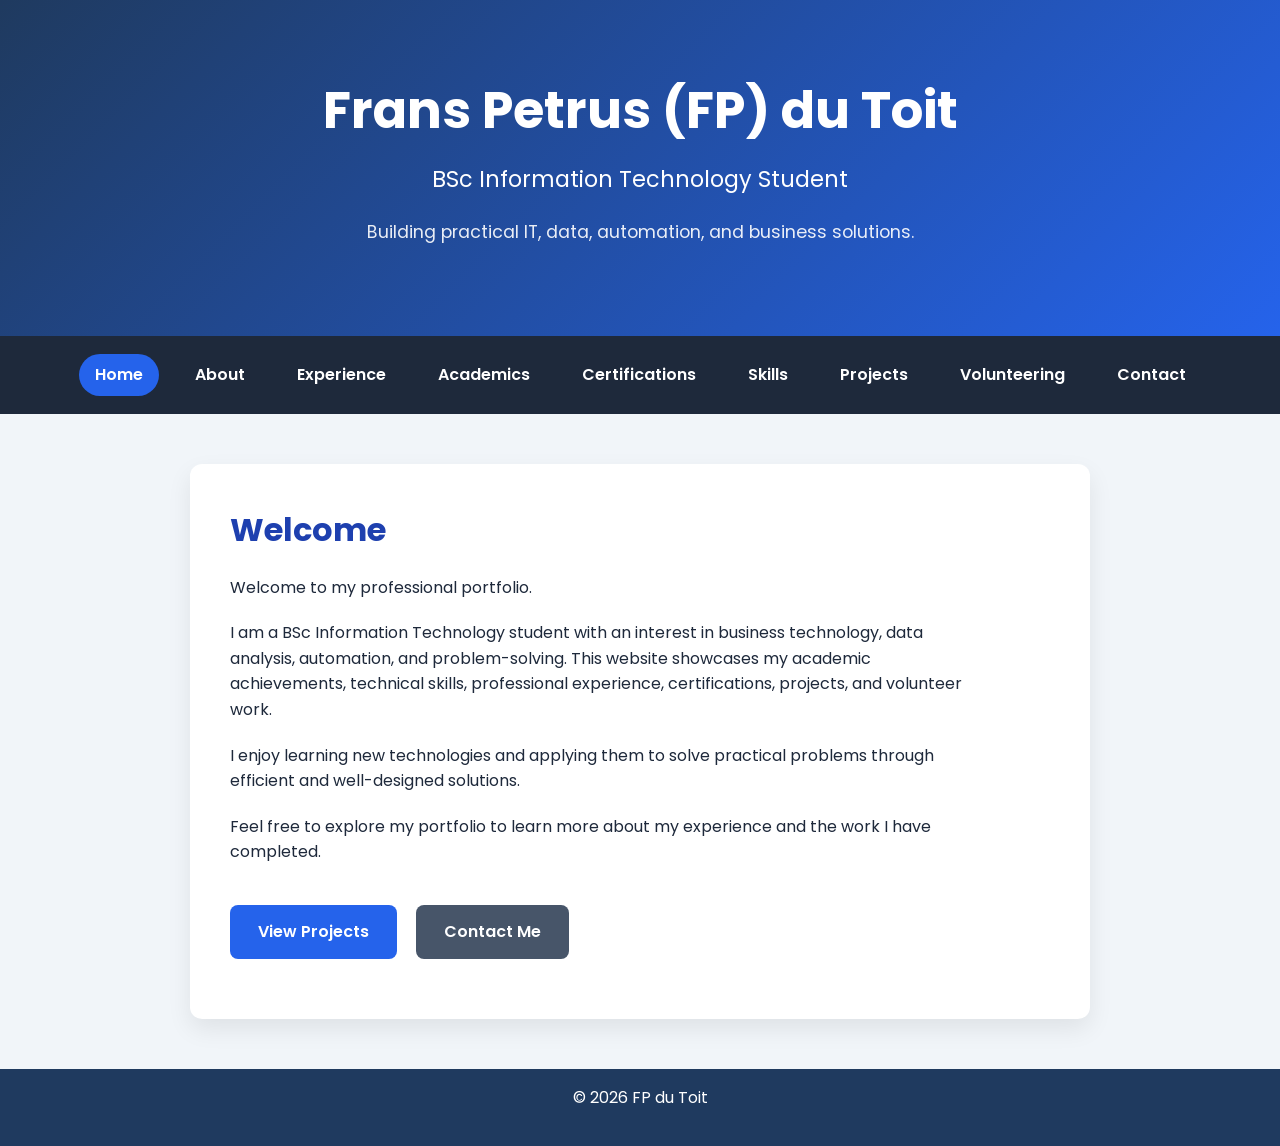
==== index.html @ 874f5bbc "Create JavaScript foundation for academic records" ====
<!DOCTYPE html>
<html lang="en">
<head>
    <meta charset="UTF-8">
    <meta name="viewport" content="width=device-width, initial-scale=1.0">
    <title>Professional Portfolio | Home</title>
    
    <link rel="preconnect" href="https://fonts.googleapis.com">
    <link rel="preconnect" href="https://fonts.gstatic.com" crossorigin>
    <link href="https://fonts.googleapis.com/css2?family=Poppins:wght@300;400;600;700&display=swap" rel="stylesheet">
    
    <link rel="stylesheet" href="style.css">
</head>

<body>

<header>
    <h1>Frans Petrus (FP) du Toit</h1>

    <p class="subtitle">
        BSc Information Technology Student
    </p>

    <p class="tagline">
        Building practical IT, data, automation, and business solutions.
    </p>
</header>

<nav>
    <a href="index.html" class="active">Home</a>
    <a href="about.html">About</a>
    <a href="work-experience.html">Experience</a>
    <a href="academic-record.html">Academics</a>
    <a href="licenses-certifications.html">Certifications</a>
    <a href="skills.html">Skills</a>
    <a href="projects.html">Projects</a>
    <a href="volunteering.html">Volunteering</a>
    <a href="contact.html">Contact</a>
</nav>

<main>

    <section>

        <h2>Welcome</h2>

        <p>
            Welcome to my professional portfolio.
        </p>

        <p>
            I am a BSc Information Technology student with an interest in
            business technology, data analysis, automation, and problem-solving.
            This website showcases my academic achievements, technical skills,
            professional experience, certifications, projects, and volunteer work.
        </p>

        <p>
            I enjoy learning new technologies and applying them to solve
            practical problems through efficient and well-designed solutions.
        </p>

        <p>
            Feel free to explore my portfolio to learn more about my experience
            and the work I have completed.
        </p>

        <p>
            <a href="projects.html" class="button">View Projects</a>

            <a href="contact.html" class="button secondary">Contact Me</a>
        </p>

    </section>

</main>

<footer>
    <p>&copy; 2026 FP du Toit</p>
</footer>

</body>
</html>
---- style.css ----
/* =========================================================
   FP du Toit Professional Portfolio
   Main Stylesheet
========================================================= */

/* =========================================================
   CSS Variables
========================================================= */

:root {
    --primary: #2563eb;
    --primary-dark: #1e40af;
    --secondary: #475569;

    --background: #f1f5f9;
    --surface: #ffffff;

    --text: #1e293b;
    --text-light: #64748b;

    --shadow: 0 10px 25px rgba(0, 0, 0, 0.08);
    --shadow-hover: 0 18px 35px rgba(0, 0, 0, 0.12);

    --radius: 12px;
}

/* =========================================================
   Global Styles
========================================================= */

html {
    scroll-behavior: smooth;
}

* {
    margin: 0;
    padding: 0;
    box-sizing: border-box;
}

body {
    font-family: "Poppins", Arial, sans-serif;
    line-height: 1.6;
    background-color: var(--background);
    color: var(--text);
}

/* =========================================================
   Typography
========================================================= */

h1 {
    font-size: 3.2rem;
    font-weight: 700;
}

h2 {
    font-size: 2rem;
    color: var(--primary-dark);
    margin-bottom: 20px;
}

h3 {
    color: var(--text);
}

p {
    margin-bottom: 20px;
}

main p {
    max-width: 75ch;
}

ul {
    margin-left: 25px;
    margin-top: 15px;
}

li {
    margin-bottom: 10px;
}

/* =========================================================
   Header
========================================================= */

header {
    background: linear-gradient(135deg, #1f3a5f, var(--primary));
    color: white;
    text-align: center;
    padding: 70px 20px;
}

.subtitle {
    margin-top: 10px;
    font-size: 1.4rem;
    font-weight: 400;
}

.tagline {
    margin-top: 20px;
    font-size: 1.1rem;
    opacity: 0.9;
}

/* =========================================================
   Navigation
========================================================= */

nav {
    background-color: var(--text);
    display: flex;
    justify-content: center;
    flex-wrap: wrap;
    gap: 20px;
    padding: 18px;
}

nav a {
    color: white;
    text-decoration: none;
    font-weight: 600;
    transition: color 0.3s ease;
}

nav a {
    padding: 8px 16px;
    border-radius: 999px;

    transition: all .25s ease;
}

nav a:hover {
    background: rgba(255,255,255,.12);
    color: white;
}

nav a.active {
    color: white;

    background: var(--primary);

    padding: 8px 16px;

    border-radius: 999px;
}

/* =========================================================
   Main Content
========================================================= */

main {
    max-width: 900px;
    margin: 50px auto;
    padding: 40px;
    background: var(--surface);
    border-radius: var(--radius);
    box-shadow: var(--shadow);
}

main > * {
    margin-bottom: 40px;
}

main > *:last-child {
    margin-bottom: 0;
}

/* =========================================================
   Buttons
========================================================= */

.button {
    display: inline-block;
    margin-top: 20px;
    margin-right: 15px;

    padding: 14px 28px;

    background-color: var(--primary);
    color: white;

    text-decoration: none;
    font-weight: 600;

    border-radius: 8px;

    transition:
        background-color 0.3s ease,
        transform 0.3s ease;
}

.button:hover {
    background-color: var(--primary-dark);
    transform: translateY(-2px);
}

.button.secondary {
    background-color: var(--secondary);
}

.button.secondary:hover {
    background-color: #334155;
}

/* =========================================================
   Cards
========================================================= */

.card {
    background: var(--surface);

    padding: 30px;

    border-radius: var(--radius);

    box-shadow: var(--shadow);

    transition:
        transform 0.25s ease,
        box-shadow 0.25s ease;

    position: relative;
}

.card::before {
    content: "";

    position: absolute;

    top: 0;
    left: 0;

    width: 6px;
    height: 100%;

    background: var(--primary);

    border-radius: 12px 0 0 12px;
}

.card:hover {
    transform: translateY(-5px);
    box-shadow: var(--shadow-hover);
}

.card h2 {
    color: var(--primary-dark);
    margin-bottom: 15px;
}

/* =========================================================
   Work Experience Cards
========================================================= */

.card header {
    border-bottom: 2px solid #e2e8f0;
    margin-bottom: 25px;
    padding-bottom: 20px;
}

.card header h2 {
    color: var(--primary);
    font-size: 2rem;
    margin-bottom: 10px;
}

.card header p {
    margin-bottom: 8px;
    color: var(--text-light);
}

.card header strong {
    color: var(--text);
}

.card h3 {
    color: var(--primary-dark);
    margin-top: 25px;
    margin-bottom: 12px;
    font-size: 1.25rem;
}

.card p {
    margin-bottom: 15px;
}

.card ul {
    margin-left: 20px;
}

/* =========================================================
   Footer
========================================================= */

footer {
    margin-top: 40px;
    padding: 1rem;

    background-color: #1f3a5f;
    color: white;

    text-align: center;
}

/* =========================================================
   Profile Image
========================================================= */

.profile-image {
    text-align: center;
    margin-bottom: 30px;
}

.profile-image img {
    width: 180px;
    height: 180px;

    object-fit: cover;

    border-radius: 50%;

    border: 5px solid var(--primary);

    box-shadow: var(--shadow);
}

/* =========================================================
   Animation
========================================================= */

@keyframes fadeIn {

    from {
        opacity: 0;
        transform: translateY(15px);
    }

    to {
        opacity: 1;
        transform: translateY(0);
    }

}

.card {
    animation: fadeIn .6s ease;
}

/* =========================================================
   Timeline
========================================================= */

.timeline {
    position: relative;
    margin-left: 20px;
    padding-left: 30px;
}

.timeline::before {
    content: "";
    position: absolute;
    left: 0;
    top: 0;
    bottom: 0;

    width: 4px;
    background: var(--primary);

    border-radius: 5px;
}

.timeline-item {
    position: relative;
    margin-bottom: 40px;
}

.timeline-item:last-child {
    margin-bottom: 0;
}

.timeline-item::before {
    content: "";

    position: absolute;

    left: -39px;
    top: 8px;

    width: 16px;
    height: 16px;

    background: white;
    border: 4px solid var(--primary);

    border-radius: 50%;
}

.timeline-date {
    color: var(--text-light);
    font-weight: 600;
    margin-bottom: 5px;
}

.timeline-title {
    color: var(--primary-dark);
    margin-bottom: 5px;
}

.timeline-company {
    font-weight: 600;
    margin-bottom: 15px;
}

/* =========================================================
   Tables
========================================================= */

table {
    width: 100%;
    border-collapse: collapse;
    margin-top: 20px;
}

th {
    background: var(--primary);
    color: white;
    text-align: left;
    padding: 12px;
}

td {
    padding: 12px;
    border-bottom: 1px solid #e2e8f0;
}

tr:hover {
    background: #f8fafc;
}

/* =========================================================
   Skill Tags
========================================================= */

.skill-tags {
    display: flex;
    flex-wrap: wrap;
    gap: 10px;
    margin-top: 15px;
    margin-bottom: 10px;
}

.skill-tags span {
    background-color: var(--primary);
    color: white;
    padding: 8px 14px;
    border-radius: 999px;
    font-size: 0.9rem;
    font-weight: 500;
}
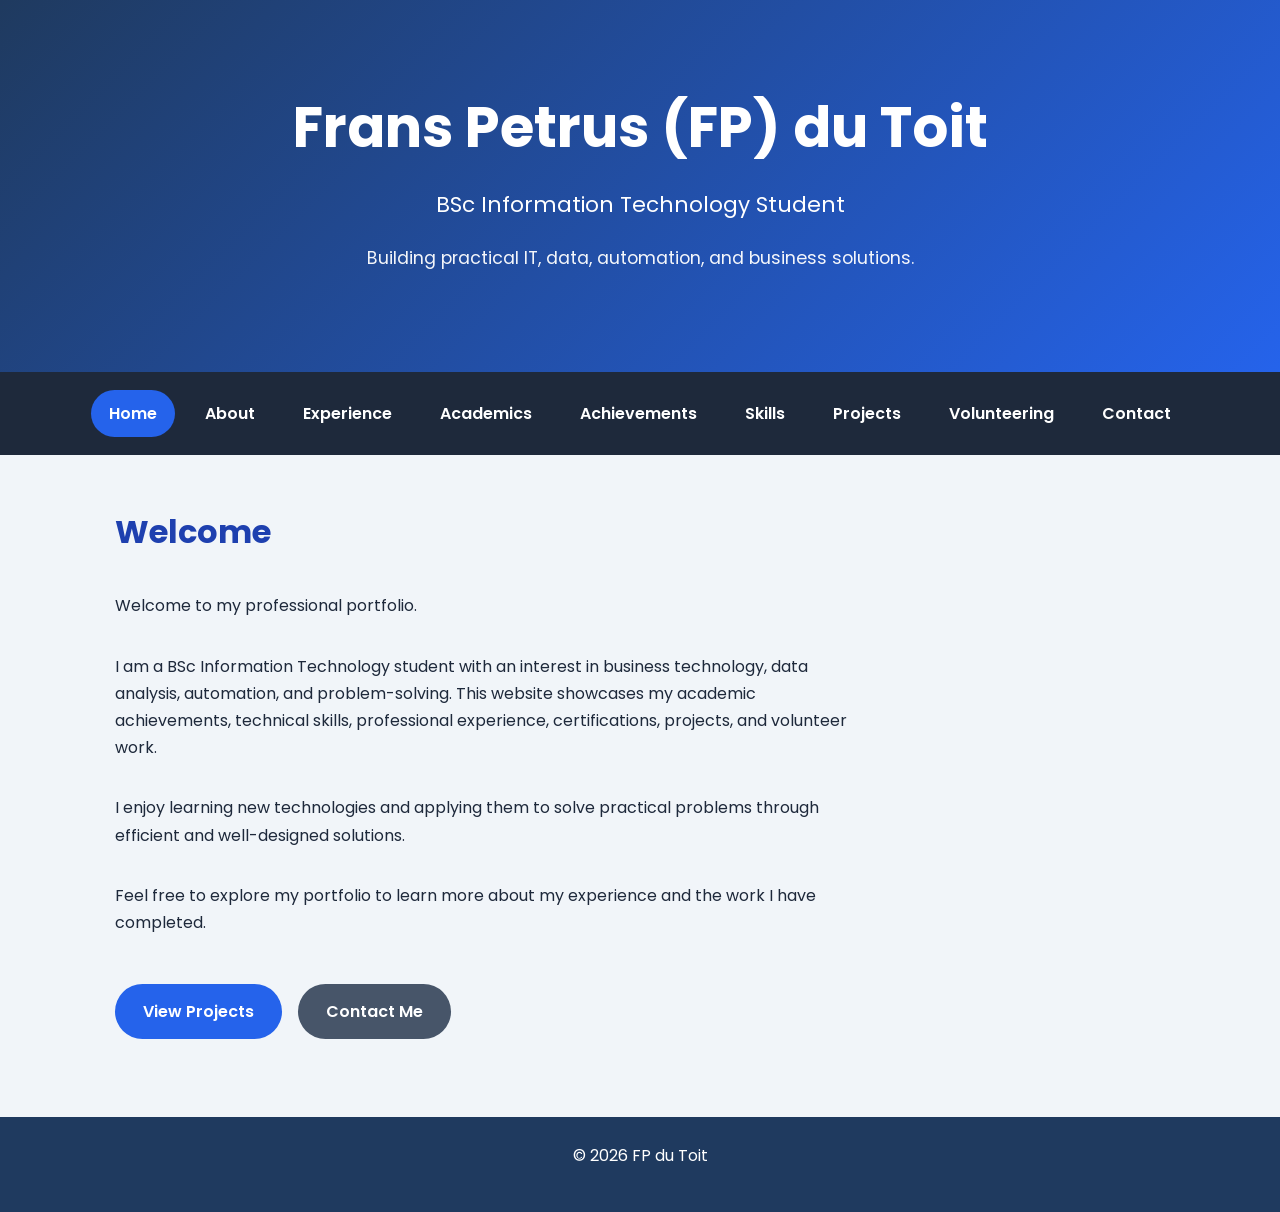
==== commit 8195be8e: "Add Achievements and Skills pages" ====
--- a/index.html
+++ b/index.html
@@ -31,7 +31,7 @@
     <a href="about.html">About</a>
     <a href="work-experience.html">Experience</a>
     <a href="academic-record.html">Academics</a>
-    <a href="licenses-certifications.html">Certifications</a>
+    <a href="achievements.html">Achievements</a>
     <a href="skills.html">Skills</a>
     <a href="projects.html">Projects</a>
     <a href="volunteering.html">Volunteering</a>
--- a/style.css
+++ b/style.css
@@ -8,8 +8,10 @@
 ========================================================= */
 
 :root {
+
     --primary: #2563eb;
     --primary-dark: #1e40af;
+
     --secondary: #475569;
 
     --background: #f1f5f9;
@@ -18,31 +20,54 @@
     --text: #1e293b;
     --text-light: #64748b;
 
-    --shadow: 0 10px 25px rgba(0, 0, 0, 0.08);
-    --shadow-hover: 0 18px 35px rgba(0, 0, 0, 0.12);
+    --border: #e2e8f0;
+
+    --shadow: 0 10px 25px rgba(0, 0, 0, .08);
 
     --radius: 12px;
-}
-
-/* =========================================================
-   Global Styles
-========================================================= */
-
-html {
-    scroll-behavior: smooth;
-}
+
+}
+
+/* =========================================================
+   Reset
+========================================================= */
 
 * {
+
     margin: 0;
     padding: 0;
     box-sizing: border-box;
-}
+
+}
+
+html {
+
+    scroll-behavior: smooth;
+
+}
+
+/* =========================================================
+   Base Styles
+========================================================= */
 
 body {
+
     font-family: "Poppins", Arial, sans-serif;
-    line-height: 1.6;
-    background-color: var(--background);
+
+    line-height: 1.7;
+
     color: var(--text);
+
+    background: var(--background);
+
+}
+
+img {
+
+    max-width: 100%;
+
+    display: block;
+
 }
 
 /* =========================================================
@@ -50,412 +75,1260 @@
 ========================================================= */
 
 h1 {
-    font-size: 3.2rem;
+
+    font-size: 3.5rem;
+
     font-weight: 700;
+
+    margin-bottom: 12px;
+
 }
 
 h2 {
+
+    color: var(--primary-dark);
+
     font-size: 2rem;
+
+    margin-bottom: 18px;
+
+}
+
+h3 {
+
+    color: var(--secondary);
+
+    font-size: 1.25rem;
+
+    margin-top: 25px;
+
+    margin-bottom: 12px;
+
+}
+
+p {
+
+    margin-bottom: 18px;
+
+}
+
+main p {
+
+    max-width: 75ch;
+
+}
+
+/* =========================================================
+   Header
+========================================================= */
+
+header {
+
+    background: linear-gradient(135deg, #1f3a5f, #2563eb);
+
+    color: white;
+
+    text-align: center;
+
+    padding: 80px 20px;
+
+}
+
+.subtitle {
+
+    font-size: 1.35rem;
+
+    font-weight: 400;
+
+    margin-top: 10px;
+
+}
+
+.tagline {
+
+    margin-top: 20px;
+
+    font-size: 1.1rem;
+
+    opacity: .95;
+
+}
+
+/* =========================================================
+   Navigation
+========================================================= */
+
+nav {
+
+    background: #1e293b;
+
+    display: flex;
+
+    justify-content: center;
+
+    flex-wrap: wrap;
+
+    gap: 12px;
+
+    padding: 18px;
+
+}
+
+nav a {
+
+    color: white;
+
+    text-decoration: none;
+
+    padding: 10px 18px;
+
+    border-radius: 999px;
+
+    font-weight: 600;
+
+    transition: all .25s ease;
+
+}
+
+nav a:hover {
+
+    background: rgba(255,255,255,.15);
+
+}
+
+nav a.active {
+
+    background: var(--primary);
+
+    color: white;
+
+}
+
+/* =========================================================
+   Main Layout
+========================================================= */
+
+main {
+
+    max-width: 1100px;
+
+    margin: 50px auto;
+
+    padding: 0 25px;
+
+    display: flex;
+
+    flex-direction: column;
+
+    gap: 35px;
+
+}
+
+section {
+
+    display: flex;
+
+    flex-direction: column;
+
+    gap: 15px;
+
+}
+
+/* =========================================================
+   Cards
+========================================================= */
+
+.card {
+
+    position: relative;
+
+    overflow: hidden;
+
+    background: var(--surface);
+
+    border-radius: var(--radius);
+
+    padding: 35px;
+
+    box-shadow: var(--shadow);
+
+    transition:
+        transform .25s ease,
+        box-shadow .25s ease;
+
+}
+
+.card:hover {
+
+    transform: translateY(-4px);
+
+    box-shadow: 0 18px 35px rgba(0,0,0,.12);
+
+}
+
+.card::before {
+
+    content: "";
+
+    position: absolute;
+
+    left: 0;
+
+    top: 0;
+
+    width: 6px;
+
+    height: 100%;
+
+    background: var(--primary);
+
+}
+
+.card header {
+
+    border-bottom: 2px solid var(--border);
+
+    padding-bottom: 20px;
+
+    margin-bottom: 25px;
+
+}
+
+.card header h2 {
+
+    margin-bottom: 10px;
+
+}
+
+.card header p {
+
+    color: var(--text-light);
+
+    margin-bottom: 8px;
+
+}
+
+/* =========================================================
+   Buttons
+========================================================= */
+
+.button {
+
+    display: inline-flex;
+
+    align-items: center;
+
+    justify-content: center;
+
+    gap: 8px;
+
+    margin-top: 15px;
+
+    margin-right: 12px;
+
+    padding: 14px 28px;
+
+    background: var(--primary);
+
+    color: white;
+
+    text-decoration: none;
+
+    font-weight: 600;
+
+    border-radius: 999px;
+
+    transition: all .25s ease;
+
+}
+
+.button:hover {
+
+    transform: translateY(-3px);
+
+    box-shadow: 0 10px 18px rgba(37,99,235,.25);
+
+}
+
+.button.secondary {
+
+    background: var(--secondary);
+
+}
+
+.button.secondary:hover {
+
+    background: #334155;
+
+}
+
+/* =========================================================
+   Lists
+========================================================= */
+
+ul {
+
+    margin-left: 25px;
+
+}
+
+li {
+
+    margin-bottom: 10px;
+
+}
+
+/* =========================================================
+   Skill Tags
+========================================================= */
+
+.skill-tags {
+
+    display: flex;
+
+    flex-wrap: wrap;
+
+    gap: 10px;
+
+    margin-top: 15px;
+
+}
+
+.skill-tags span {
+
+    background: #dbeafe;
+
     color: var(--primary-dark);
+
+    padding: 8px 14px;
+
+    border-radius: 999px;
+
+    font-size: .9rem;
+
+    font-weight: 600;
+
+}
+
+/* =========================================================
+   Statistics Cards
+========================================================= */
+
+.stats-grid {
+
+    display: grid;
+
+    grid-template-columns: repeat(auto-fit, minmax(220px, 1fr));
+
+    gap: 25px;
+
+}
+
+.stat-card {
+
+    background: var(--surface);
+
+    text-align: center;
+
+    padding: 35px 20px;
+
+    border-radius: var(--radius);
+
+    box-shadow: var(--shadow);
+
+    transition: transform .25s ease;
+
+}
+
+.stat-card:hover {
+
+    transform: translateY(-4px);
+
+}
+
+.stat-card h2 {
+
+    color: var(--primary);
+
+    font-size: 2.7rem;
+
+    margin-bottom: 8px;
+
+}
+
+.stat-card p {
+
+    margin: 0;
+
+    color: var(--text-light);
+
+    font-weight: 600;
+
+}
+
+/* =========================================================
+   Academic Years
+========================================================= */
+
+#academic-years {
+
+    display: flex;
+
+    flex-direction: column;
+
+    gap: 35px;
+
+}
+
+/* =========================================================
+   Academic Tables
+========================================================= */
+
+.results-table {
+
+    width: 100%;
+
+    border-collapse: collapse;
+
+    margin-top: 20px;
+
+}
+
+.results-table th {
+
+    background: var(--primary);
+
+    color: white;
+
+    text-align: left;
+
+    padding: 14px;
+
+}
+
+.results-table td {
+
+    padding: 14px;
+
+    border-bottom: 1px solid var(--border);
+
+}
+
+.results-table tr:hover {
+
+    background: #f8fafc;
+
+}
+
+/* =========================================================
+   Forms
+========================================================= */
+
+input,
+textarea {
+
+    width: 100%;
+
+    padding: 12px;
+
+    border: 1px solid var(--border);
+
+    border-radius: 8px;
+
+    font: inherit;
+
+}
+
+textarea {
+
+    resize: vertical;
+
+}
+
+/* =========================================================
+   Footer
+========================================================= */
+
+footer {
+
+    background: #1f3a5f;
+
+    color: white;
+
+    text-align: center;
+
+    padding: 25px;
+
+    margin-top: 60px;
+
+}
+
+/* =========================================================
+   Responsive Design
+========================================================= */
+
+@media (max-width: 768px) {
+
+    h1 {
+
+        font-size: 2.5rem;
+
+    }
+
+    h2 {
+
+        font-size: 1.7rem;
+
+    }
+
+    main {
+
+        padding: 0 18px;
+
+    }
+
+    .card {
+
+        padding: 25px;
+
+    }
+
+    nav {
+
+        gap: 8px;
+
+    }
+
+    nav a {
+
+        padding: 8px 14px;
+
+        font-size: .95rem;
+
+    }
+
+    .results-table {
+
+        font-size: .9rem;
+
+    }
+
+}
+
+/* =========================================================
+   Academic Highlights
+========================================================= */
+
+.highlights-grid{
+
+    display:grid;
+
+    grid-template-columns:repeat(auto-fit,minmax(240px,1fr));
+
+    gap:25px;
+
+}
+
+.highlight-card{
+
+    background:#f8fafc;
+
+    border:1px solid var(--border);
+
+    border-radius:var(--radius);
+
+    padding:28px;
+
+    text-align:center;
+
+    transition:.25s;
+
+}
+
+.highlight-card:hover{
+
+    transform:translateY(-5px);
+
+    border-color:var(--primary);
+
+}
+
+.highlight-card h3{
+
+    margin:0;
+
+    font-size:2.4rem;
+
+    color:var(--primary);
+
+}
+
+.highlight-card h4{
+
+    margin:12px 0 8px;
+
+    color:var(--primary-dark);
+
+}
+
+.highlight-card p{
+
+    margin:0;
+
+    color:var(--text-light);
+
+}
+
+/* =========================================================
+   Modern Academic Timeline
+========================================================= */
+
+.timeline {
+
+    position: relative;
+
+    display: flex;
+
+    flex-direction: column;
+
+    gap: 45px;
+
+    margin-top: 50px;
+
+    padding-left: 40px;
+
+}
+
+/* Vertical timeline */
+
+.timeline::before {
+
+    content: "";
+
+    position: absolute;
+
+    left: 13px;
+
+    top: 10px;
+
+    bottom: 10px;
+
+    width: 4px;
+
+    background: linear-gradient(
+        to bottom,
+        var(--primary),
+        #60a5fa
+    );
+
+    border-radius: 999px;
+
+}
+
+/* Each year */
+
+.timeline-card {
+
+    position: relative;
+
+}
+
+/* Timeline circle */
+
+.timeline-card::before {
+
+    content: "";
+
+    position: absolute;
+
+    left: -40px;
+
+    top: 12px;
+
+    width: 24px;
+
+    height: 24px;
+
+    background: white;
+
+    border: 5px solid var(--primary);
+
+    border-radius: 50%;
+
+    z-index: 5;
+
+}
+
+/* Year heading */
+
+.timeline-year {
+
+    margin-bottom: 18px;
+
+}
+
+.timeline-year h2 {
+
+    display: inline-block;
+
+    color: var(--primary-dark);
+
+    font-size: 2rem;
+
+    font-weight: 700;
+
+    padding-bottom: 8px;
+
+    border-bottom: 3px solid var(--primary);
+
+}
+
+/* Content card */
+
+.timeline-content {
+
+    background: white;
+
+    border-radius: var(--radius);
+
+    padding: 35px;
+
+    box-shadow: var(--shadow);
+
+    transition: .25s;
+
+}
+.timeline-content h3 {
+
+    color: var(--primary-dark);
+
+    font-size: 1.3rem;
+
     margin-bottom: 20px;
-}
-
-h3 {
-    color: var(--text);
-}
-
-p {
-    margin-bottom: 20px;
-}
-
-main p {
-    max-width: 75ch;
-}
-
-ul {
-    margin-left: 25px;
-    margin-top: 15px;
-}
-
-li {
+
+    padding-left: 14px;
+
+    border-left: 4px solid var(--primary);
+
+}
+
+.timeline-content:hover {
+
+    transform: translateY(-4px);
+
+    box-shadow: 0 18px 35px rgba(0,0,0,.10);
+
+}
+
+.timeline-content hr {
+
+    margin: 35px 0;
+
+    border: none;
+
+    border-top: 1px solid #e2e8f0;
+
+}
+
+.timeline-card {
+
+    opacity: 0;
+
+    transform: translateY(30px);
+
+    animation: fadeUp .7s ease forwards;
+
+}
+
+.timeline-card:nth-child(1) {
+
+    animation-delay: .1s;
+
+}
+
+.timeline-card:nth-child(2) {
+
+    animation-delay: .2s;
+
+}
+
+.timeline-card:nth-child(3) {
+
+    animation-delay: .3s;
+
+}
+
+.timeline-card:nth-child(4) {
+
+    animation-delay: .4s;
+
+}
+
+@keyframes fadeUp {
+
+    from {
+
+        opacity: 0;
+
+        transform: translateY(30px);
+
+    }
+
+    to {
+
+        opacity: 1;
+
+        transform: translateY(0);
+
+    }
+
+}
+
+.module-row {
+
+    display: grid;
+
+    grid-template-columns: 1fr 80px 130px;
+
+    align-items: center;
+
+    gap: 20px;
+
+    padding: 16px 18px;
+
+    border-radius: 10px;
+
     margin-bottom: 10px;
-}
-
-/* =========================================================
-   Header
-========================================================= */
-
-header {
-    background: linear-gradient(135deg, #1f3a5f, var(--primary));
+
+    transition: .2s;
+
+    border: 1px solid transparent;
+
+}
+
+.module-row:hover {
+
+    background: #f8fafc;
+
+    border-color: #dbeafe;
+
+}
+.module-row.distinction {
+
+    background: #ecfdf5;
+
+}
+
+.module-name strong {
+
+    font-size: 1rem;
+
+}
+
+.module-code {
+
+    margin-top: 4px;
+
+    color: var(--text-light);
+
+    font-size: .9rem;
+
+}
+
+.module-mark {
+
+    text-align: center;
+
+    font-weight: 700;
+
+}
+
+.badge {
+
+    display: inline-block;
+
+    text-align: center;
+
+    padding: 6px 10px;
+
+    border-radius: 999px;
+
+    font-size: .8rem;
+
+    font-weight: 600;
+
+}
+
+.badge.distinction {
+
+    background: #dcfce7;
+
+    color: #166534;
+
+}
+
+.badge.pass {
+
+    background: #dbeafe;
+
+    color: #1e40af;
+
+}
+
+.module-row.distinction {
+
+    background: #f0fdf4;
+
+}
+/* =========================================================
+   Qualification Summary
+========================================================= */
+
+.qualification-summary {
+
+    display: grid;
+
+    grid-template-columns: repeat(auto-fit, minmax(220px, 1fr));
+
+    gap: 20px;
+
+    margin: 30px 0;
+
+}
+
+.qualification-summary div {
+
+    background: #f8fafc;
+
+    border: 1px solid var(--border);
+
+    border-radius: var(--radius);
+
+    padding: 20px;
+
+}
+
+.qualification-summary strong {
+
+    color: var(--primary-dark);
+
+    display: block;
+
+    margin-bottom: 8px;
+
+}
+
+/* =========================================================
+   Supporting Documents
+========================================================= */
+
+.documents-grid {
+
+    display: grid;
+
+    grid-template-columns: repeat(auto-fit, minmax(260px, 1fr));
+
+    gap: 25px;
+
+    margin-top: 25px;
+
+}
+
+.document-card {
+
+    background: #f8fafc;
+
+    border: 1px solid var(--border);
+
+    border-radius: var(--radius);
+
+    padding: 30px;
+
+    text-decoration: none;
+
+    color: inherit;
+
+    transition: .25s;
+
+}
+
+.document-card:hover {
+
+    transform: translateY(-5px);
+
+    border-color: var(--primary);
+
+    box-shadow: var(--shadow);
+
+}
+
+.document-card h3 {
+
+    color: var(--primary-dark);
+
+    margin-bottom: 10px;
+
+}
+
+.document-card p {
+
+    color: var(--text-light);
+
+    margin: 0;
+
+}
+/* ==========================================================
+   Achievement Statistics
+========================================================== */
+
+.stats-grid {
+
+    display: grid;
+
+    grid-template-columns: repeat(auto-fit, minmax(220px, 1fr));
+
+    gap: 25px;
+
+}
+
+.stat-card {
+
+    background: white;
+
+    border-radius: var(--radius);
+
+    padding: 30px;
+
+    text-align: center;
+
+    box-shadow: var(--shadow);
+
+    transition: .25s;
+
+}
+
+.stat-card:hover {
+
+    transform: translateY(-5px);
+
+}
+
+.stat-card h3 {
+
+    font-size: 3rem;
+
+    color: var(--primary);
+
+    margin-bottom: 10px;
+
+}
+
+/* ==========================================================
+   TestGorilla Cards
+========================================================== */
+
+.assessment-grid {
+
+    display: grid;
+
+    grid-template-columns: repeat(auto-fit, minmax(260px, 1fr));
+
+    gap: 25px;
+
+    margin: 30px 0;
+
+}
+
+.assessment-card {
+
+    background: #f8fafc;
+
+    border-radius: var(--radius);
+
+    padding: 25px;
+
+    text-align: center;
+
+    border: 1px solid #e2e8f0;
+
+    transition: .25s;
+
+}
+
+.assessment-card:hover {
+
+    transform: translateY(-4px);
+
+    box-shadow: var(--shadow);
+
+}
+
+.large-score {
+
+    font-size: 2rem;
+
+    font-weight: 700;
+
+    color: var(--primary);
+
+    margin: 15px 0;
+
+}
+
+/* ==========================================================
+   Skills Page
+========================================================== */
+
+/* Section headings inside skill cards */
+
+.card h2 {
+
+    position: relative;
+
+}
+
+.card h2::after {
+
+    content: "";
+
+    display: block;
+
+    width: 70px;
+
+    height: 4px;
+
+    margin-top: 10px;
+
+    background: var(--primary);
+
+    border-radius: 999px;
+
+}
+
+/* ==========================================================
+   Skill Tags
+========================================================== */
+
+.skill-tags {
+
+    display: flex;
+
+    flex-wrap: wrap;
+
+    gap: 12px;
+
+    margin: 25px 0;
+
+}
+
+.skill-tags span {
+
+    display: inline-block;
+
+    padding: 10px 18px;
+
+    background: #e0f2fe;
+
+    color: #0f172a;
+
+    border-radius: 999px;
+
+    font-size: .95rem;
+
+    font-weight: 600;
+
+    transition:
+        transform .2s ease,
+        background .2s ease,
+        color .2s ease,
+        box-shadow .2s ease;
+
+}
+
+.skill-tags span:hover {
+
+    background: var(--primary);
+
     color: white;
-    text-align: center;
-    padding: 70px 20px;
-}
-
-.subtitle {
-    margin-top: 10px;
-    font-size: 1.4rem;
-    font-weight: 400;
-}
-
-.tagline {
-    margin-top: 20px;
-    font-size: 1.1rem;
-    opacity: 0.9;
-}
-
-/* =========================================================
-   Navigation
-========================================================= */
-
-nav {
-    background-color: var(--text);
-    display: flex;
-    justify-content: center;
-    flex-wrap: wrap;
-    gap: 20px;
-    padding: 18px;
-}
-
-nav a {
-    color: white;
-    text-decoration: none;
-    font-weight: 600;
-    transition: color 0.3s ease;
-}
-
-nav a {
-    padding: 8px 16px;
-    border-radius: 999px;
-
-    transition: all .25s ease;
-}
-
-nav a:hover {
-    background: rgba(255,255,255,.12);
-    color: white;
-}
-
-nav a.active {
-    color: white;
-
-    background: var(--primary);
-
-    padding: 8px 16px;
-
-    border-radius: 999px;
-}
-
-/* =========================================================
-   Main Content
-========================================================= */
-
-main {
-    max-width: 900px;
-    margin: 50px auto;
-    padding: 40px;
-    background: var(--surface);
-    border-radius: var(--radius);
-    box-shadow: var(--shadow);
-}
-
-main > * {
-    margin-bottom: 40px;
-}
-
-main > *:last-child {
-    margin-bottom: 0;
-}
-
-/* =========================================================
-   Buttons
-========================================================= */
-
-.button {
-    display: inline-block;
-    margin-top: 20px;
-    margin-right: 15px;
-
-    padding: 14px 28px;
-
-    background-color: var(--primary);
-    color: white;
-
-    text-decoration: none;
-    font-weight: 600;
-
-    border-radius: 8px;
+
+    transform: translateY(-2px);
+
+    box-shadow: 0 8px 20px rgba(37,99,235,.25);
+
+}
+
+/* ==========================================================
+   Additional Information
+========================================================== */
+
+.card ul {
+
+    list-style: none;
+
+    margin: 25px 0 0;
+
+    padding: 0;
+
+}
+
+.card ul li {
+
+    padding: 14px 0;
+
+    border-bottom: 1px solid #e2e8f0;
+
+}
+
+.card ul li:last-child {
+
+    border-bottom: none;
+
+}
+
+.card ul strong {
+
+    color: var(--primary-dark);
+
+}
+
+/* ==========================================================
+   Card Hover Enhancement
+========================================================== */
+
+.card {
 
     transition:
-        background-color 0.3s ease,
-        transform 0.3s ease;
-}
-
-.button:hover {
-    background-color: var(--primary-dark);
-    transform: translateY(-2px);
-}
-
-.button.secondary {
-    background-color: var(--secondary);
-}
-
-.button.secondary:hover {
-    background-color: #334155;
-}
-
-/* =========================================================
-   Cards
-========================================================= */
-
-.card {
-    background: var(--surface);
-
-    padding: 30px;
-
-    border-radius: var(--radius);
-
-    box-shadow: var(--shadow);
-
-    transition:
-        transform 0.25s ease,
-        box-shadow 0.25s ease;
-
-    position: relative;
-}
-
-.card::before {
-    content: "";
-
-    position: absolute;
-
-    top: 0;
-    left: 0;
-
-    width: 6px;
-    height: 100%;
-
-    background: var(--primary);
-
-    border-radius: 12px 0 0 12px;
+        transform .25s ease,
+        box-shadow .25s ease;
+
 }
 
 .card:hover {
+
     transform: translateY(-5px);
-    box-shadow: var(--shadow-hover);
-}
-
-.card h2 {
-    color: var(--primary-dark);
-    margin-bottom: 15px;
-}
-
-/* =========================================================
-   Work Experience Cards
-========================================================= */
-
-.card header {
-    border-bottom: 2px solid #e2e8f0;
-    margin-bottom: 25px;
-    padding-bottom: 20px;
-}
-
-.card header h2 {
-    color: var(--primary);
-    font-size: 2rem;
-    margin-bottom: 10px;
-}
-
-.card header p {
-    margin-bottom: 8px;
-    color: var(--text-light);
-}
-
-.card header strong {
-    color: var(--text);
-}
-
-.card h3 {
-    color: var(--primary-dark);
-    margin-top: 25px;
-    margin-bottom: 12px;
-    font-size: 1.25rem;
-}
-
-.card p {
-    margin-bottom: 15px;
-}
-
-.card ul {
-    margin-left: 20px;
-}
-
-/* =========================================================
-   Footer
-========================================================= */
-
-footer {
-    margin-top: 40px;
-    padding: 1rem;
-
-    background-color: #1f3a5f;
-    color: white;
-
-    text-align: center;
-}
-
-/* =========================================================
-   Profile Image
-========================================================= */
-
-.profile-image {
-    text-align: center;
-    margin-bottom: 30px;
-}
-
-.profile-image img {
-    width: 180px;
-    height: 180px;
-
-    object-fit: cover;
-
-    border-radius: 50%;
-
-    border: 5px solid var(--primary);
-
-    box-shadow: var(--shadow);
-}
-
-/* =========================================================
-   Animation
-========================================================= */
-
-@keyframes fadeIn {
-
-    from {
-        opacity: 0;
-        transform: translateY(15px);
+
+    box-shadow: 0 18px 35px rgba(0,0,0,.10);
+
+}
+
+/* ==========================================================
+   Responsive Improvements
+========================================================== */
+
+@media (max-width: 768px) {
+
+    .skill-tags {
+
+        gap: 10px;
+
     }
 
-    to {
-        opacity: 1;
-        transform: translateY(0);
+    .skill-tags span {
+
+        font-size: .9rem;
+
+        padding: 8px 14px;
+
     }
 
-}
-
-.card {
-    animation: fadeIn .6s ease;
-}
-
-/* =========================================================
-   Timeline
-========================================================= */
-
-.timeline {
-    position: relative;
-    margin-left: 20px;
-    padding-left: 30px;
-}
-
-.timeline::before {
-    content: "";
-    position: absolute;
-    left: 0;
-    top: 0;
-    bottom: 0;
-
-    width: 4px;
-    background: var(--primary);
-
-    border-radius: 5px;
-}
-
-.timeline-item {
-    position: relative;
-    margin-bottom: 40px;
-}
-
-.timeline-item:last-child {
-    margin-bottom: 0;
-}
-
-.timeline-item::before {
-    content: "";
-
-    position: absolute;
-
-    left: -39px;
-    top: 8px;
-
-    width: 16px;
-    height: 16px;
-
-    background: white;
-    border: 4px solid var(--primary);
-
-    border-radius: 50%;
-}
-
-.timeline-date {
-    color: var(--text-light);
-    font-weight: 600;
-    margin-bottom: 5px;
-}
-
-.timeline-title {
-    color: var(--primary-dark);
-    margin-bottom: 5px;
-}
-
-.timeline-company {
-    font-weight: 600;
-    margin-bottom: 15px;
-}
-
-/* =========================================================
-   Tables
-========================================================= */
-
-table {
-    width: 100%;
-    border-collapse: collapse;
-    margin-top: 20px;
-}
-
-th {
-    background: var(--primary);
-    color: white;
-    text-align: left;
-    padding: 12px;
-}
-
-td {
-    padding: 12px;
-    border-bottom: 1px solid #e2e8f0;
-}
-
-tr:hover {
-    background: #f8fafc;
-}
-
-/* =========================================================
-   Skill Tags
-========================================================= */
-
-.skill-tags {
-    display: flex;
-    flex-wrap: wrap;
-    gap: 10px;
-    margin-top: 15px;
-    margin-bottom: 10px;
-}
-
-.skill-tags span {
-    background-color: var(--primary);
-    color: white;
-    padding: 8px 14px;
-    border-radius: 999px;
-    font-size: 0.9rem;
-    font-weight: 500;
 }
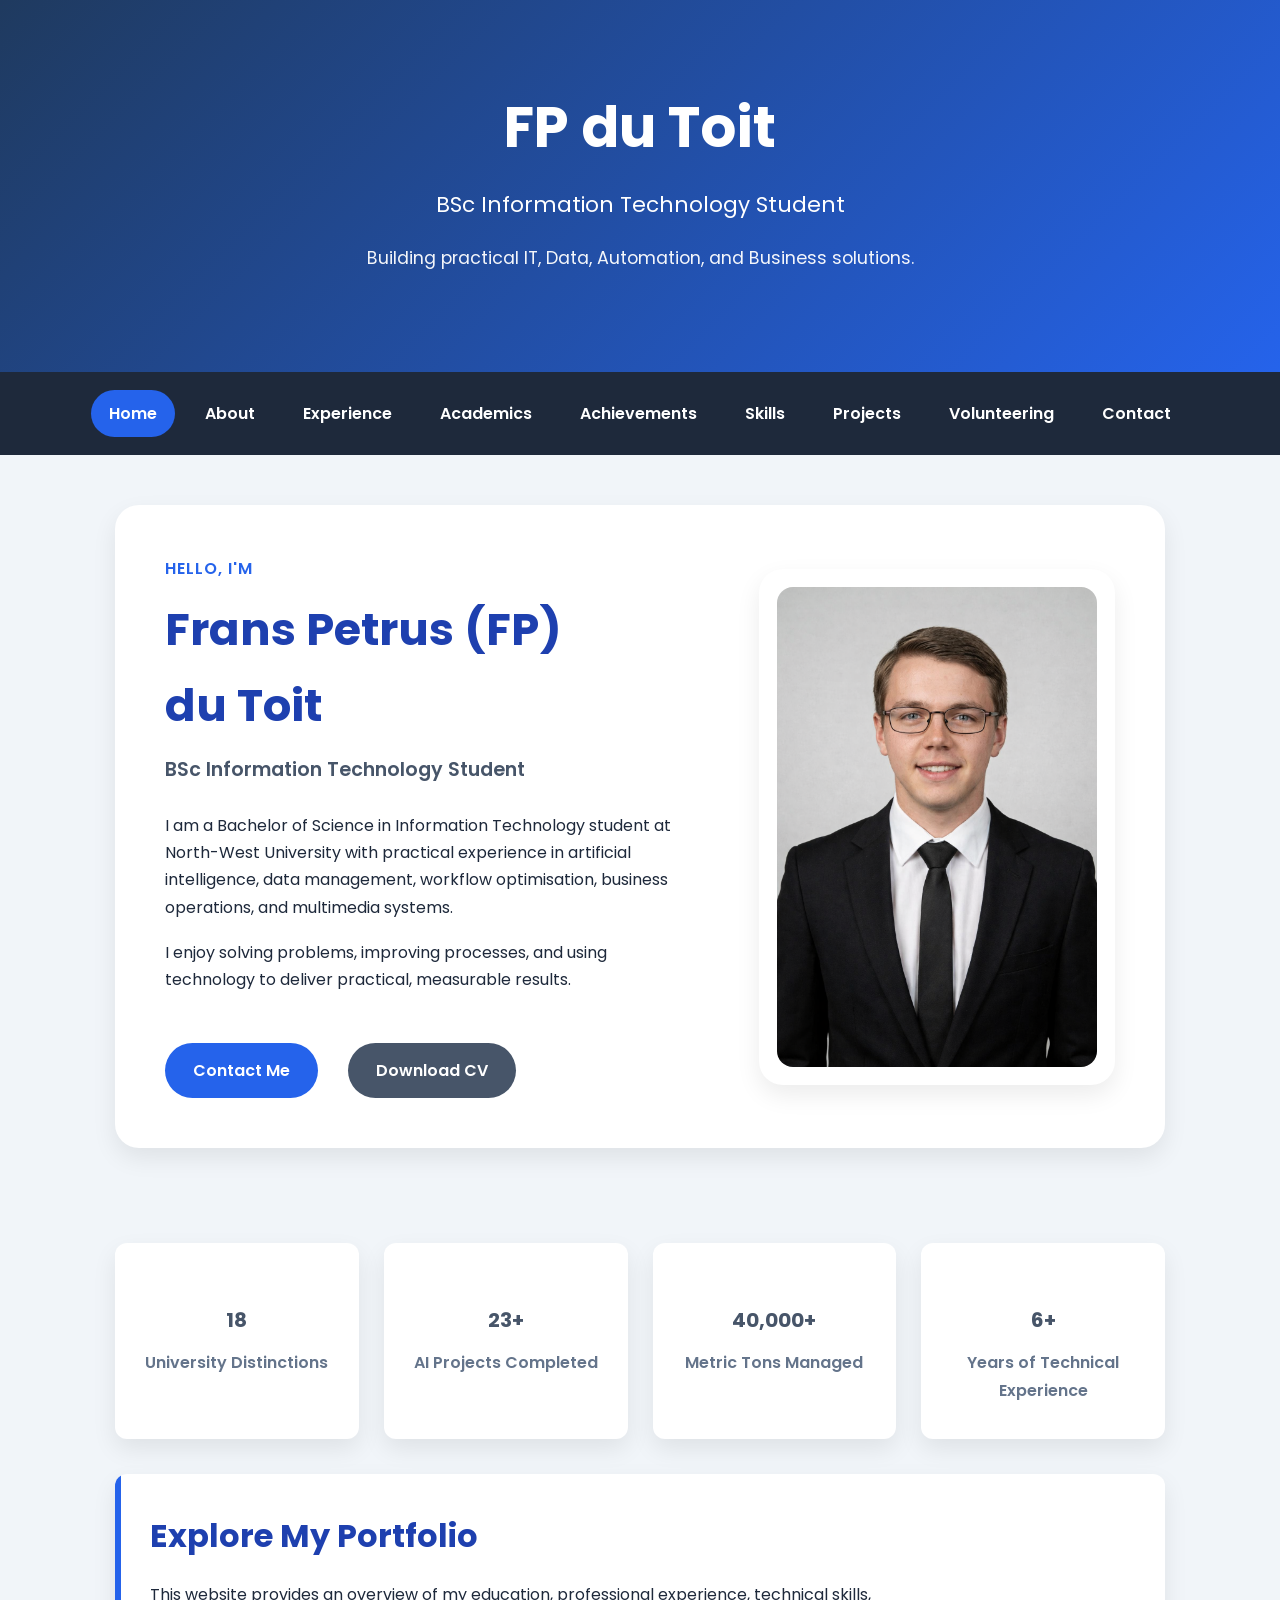
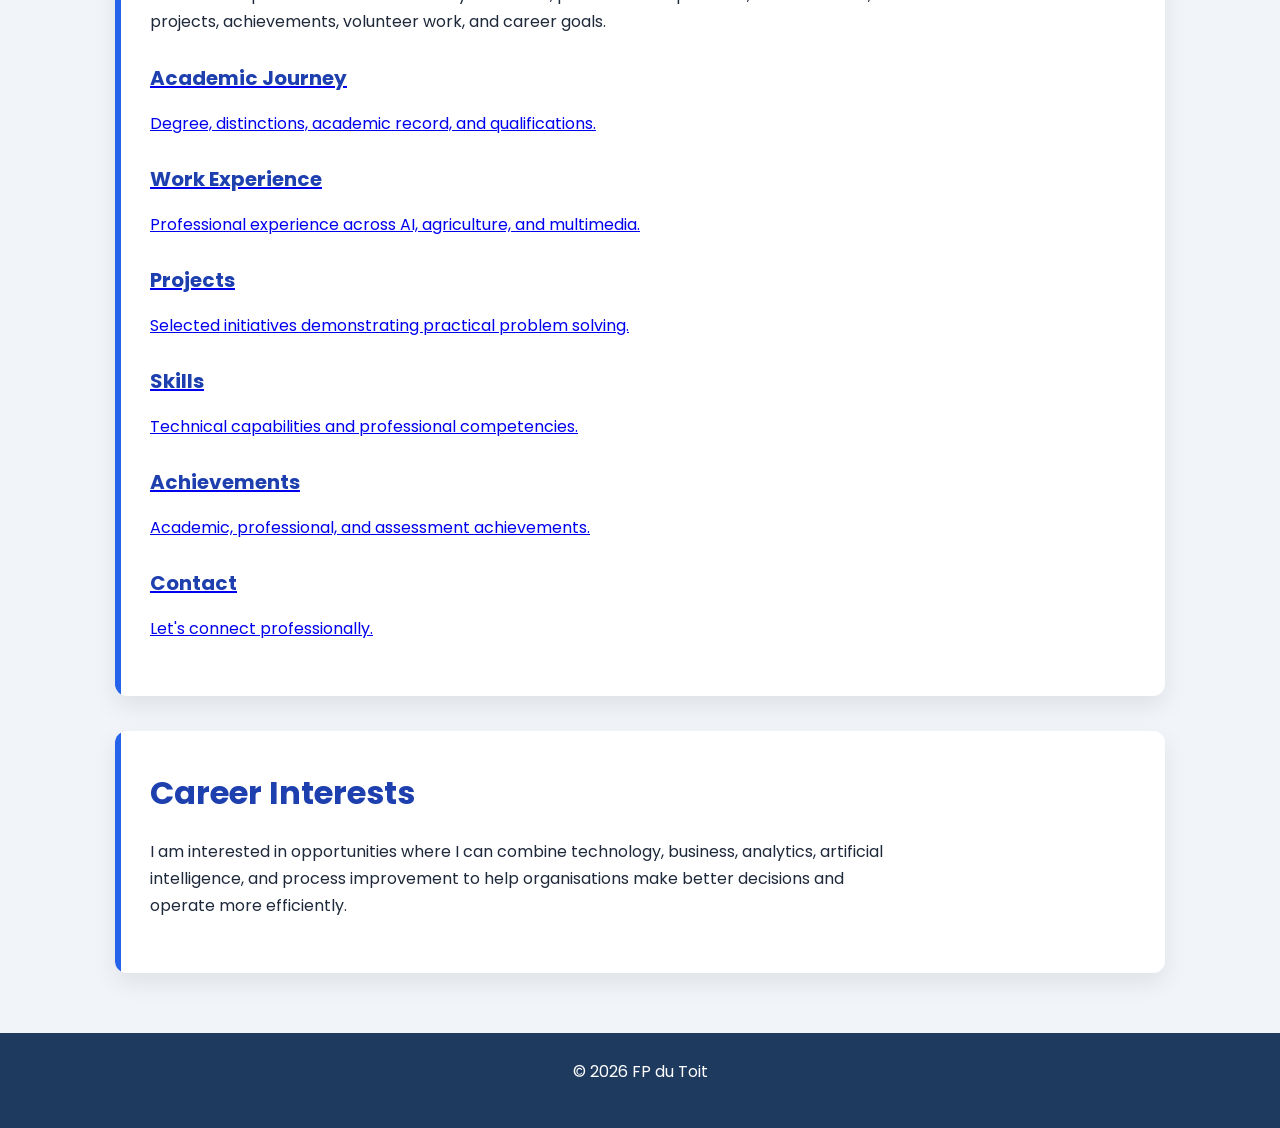
==== commit dd0978b6: "Made some refinements." ====
--- a/index.html
+++ b/index.html
@@ -1,83 +1,322 @@
 <!DOCTYPE html>
 <html lang="en">
+
 <head>
+
     <meta charset="UTF-8">
-    <meta name="viewport" content="width=device-width, initial-scale=1.0">
-    <title>Professional Portfolio | Home</title>
-    
-    <link rel="preconnect" href="https://fonts.googleapis.com">
-    <link rel="preconnect" href="https://fonts.gstatic.com" crossorigin>
-    <link href="https://fonts.googleapis.com/css2?family=Poppins:wght@300;400;600;700&display=swap" rel="stylesheet">
-    
-    <link rel="stylesheet" href="style.css">
+
+    <meta name="viewport"
+          content="width=device-width, initial-scale=1.0">
+
+    <title>Frans Petrus (FP) du Toit | Professional Portfolio</title>
+
+    <link rel="icon"
+          type="image/png"
+          href="images/favicon.png">
+
+    <link rel="preconnect"
+          href="https://fonts.googleapis.com">
+
+    <link rel="preconnect"
+          href="https://fonts.gstatic.com"
+          crossorigin>
+
+    <link href="https://fonts.googleapis.com/css2?family=Poppins:wght@300;400;600;700&display=swap"
+          rel="stylesheet">
+
+    <link rel="stylesheet"
+          href="style.css">
+
 </head>
 
 <body>
 
-<header>
-    <h1>Frans Petrus (FP) du Toit</h1>
-
-    <p class="subtitle">
-        BSc Information Technology Student
-    </p>
-
-    <p class="tagline">
-        Building practical IT, data, automation, and business solutions.
-    </p>
+<header class="page-header">
+
+        <h1>FP du Toit</h1>
+
+        <p class="subtitle">
+            BSc Information Technology Student
+        </p>
+
+        <p class="tagline">
+            Building practical IT, Data, Automation, and Business solutions.
+        </p>
+
 </header>
 
 <nav>
+
     <a href="index.html" class="active">Home</a>
+
     <a href="about.html">About</a>
+
     <a href="work-experience.html">Experience</a>
+
     <a href="academic-record.html">Academics</a>
+
     <a href="achievements.html">Achievements</a>
+
     <a href="skills.html">Skills</a>
+
     <a href="projects.html">Projects</a>
+
     <a href="volunteering.html">Volunteering</a>
+
     <a href="contact.html">Contact</a>
+
 </nav>
 
 <main>
 
-    <section>
-
-        <h2>Welcome</h2>
-
-        <p>
-            Welcome to my professional portfolio.
-        </p>
-
-        <p>
-            I am a BSc Information Technology student with an interest in
-            business technology, data analysis, automation, and problem-solving.
-            This website showcases my academic achievements, technical skills,
-            professional experience, certifications, projects, and volunteer work.
-        </p>
-
-        <p>
-            I enjoy learning new technologies and applying them to solve
-            practical problems through efficient and well-designed solutions.
-        </p>
-
-        <p>
-            Feel free to explore my portfolio to learn more about my experience
-            and the work I have completed.
-        </p>
-
-        <p>
-            <a href="projects.html" class="button">View Projects</a>
-
-            <a href="contact.html" class="button secondary">Contact Me</a>
-        </p>
-
-    </section>
+<!-- ====================================================== -->
+
+<section>
+
+    <article class="hero-card">
+
+        <div class="hero-content">
+
+            <div class="hero-text">
+
+                <p class="hero-greeting">
+
+                    Hello, I'm
+
+                </p>
+
+                <h2>
+
+                    Frans Petrus (FP)<br> 
+                    du Toit
+
+                </h2>
+
+                <p class="hero-role">
+
+                    BSc Information Technology Student
+
+                </p>
+
+                <p>
+
+                    I am a Bachelor of Science in Information Technology student
+                    at North-West University with practical experience in
+                    artificial intelligence, data management, workflow
+                    optimisation, business operations, and multimedia systems.
+
+                </p>
+
+                <p>
+
+                    I enjoy solving problems, improving processes, and using
+                    technology to deliver practical, measurable results.
+
+                </p>
+
+                <div class="hero-buttons">
+
+                    <a href="contact.html" class="button">
+
+                        Contact Me
+
+                    </a>
+
+                    <a href="documents/Frans_Petrus_du_Toit_CV.pdf"
+                    class="button secondary"
+                    download>
+
+                        Download CV
+
+                    </a>
+
+                </div>
+
+            </div>
+
+            <div class="hero-image">
+
+                <img src="images/profile.png"
+                    alt="Frans Petrus (FP) du Toit">
+
+            </div>
+
+        </div>
+
+    </article>
+
+</section>
+
+<!-- ====================================================== -->
+
+<section>
+
+<div class="stats-grid">
+
+<div class="stat-card">
+
+<h3>18</h3>
+
+<p>University Distinctions</p>
+
+</div>
+
+<div class="stat-card">
+
+<h3>23+</h3>
+
+<p>AI Projects Completed</p>
+
+</div>
+
+<div class="stat-card">
+
+<h3>40,000+</h3>
+
+<p>Metric Tons Managed</p>
+
+</div>
+
+<div class="stat-card">
+
+<h3>6+</h3>
+
+<p>Years of Technical Experience</p>
+
+</div>
+
+</div>
+
+</section>
+
+<!-- ====================================================== -->
+
+<section>
+
+<article class="card">
+
+<h2>Explore My Portfolio</h2>
+
+<p>
+
+This website provides an overview of my education, professional
+experience, technical skills, projects, achievements, volunteer work,
+and career goals.
+
+</p>
+
+<div class="feature-grid">
+
+<a href="academic-record.html" class="feature-card">
+
+<h3>Academic Journey</h3>
+
+<p>
+
+Degree, distinctions, academic record, and qualifications.
+
+</p>
+
+</a>
+
+<a href="work-experience.html" class="feature-card">
+
+<h3>Work Experience</h3>
+
+<p>
+
+Professional experience across AI, agriculture, and multimedia.
+
+</p>
+
+</a>
+
+<a href="projects.html" class="feature-card">
+
+<h3>Projects</h3>
+
+<p>
+
+Selected initiatives demonstrating practical problem solving.
+
+</p>
+
+</a>
+
+<a href="skills.html" class="feature-card">
+
+<h3>Skills</h3>
+
+<p>
+
+Technical capabilities and professional competencies.
+
+</p>
+
+</a>
+
+<a href="achievements.html" class="feature-card">
+
+<h3>Achievements</h3>
+
+<p>
+
+Academic, professional, and assessment achievements.
+
+</p>
+
+</a>
+
+<a href="contact.html" class="feature-card">
+
+<h3>Contact</h3>
+
+<p>
+
+Let's connect professionally.
+
+</p>
+
+</a>
+
+</div>
+
+</article>
+
+</section>
+
+<!-- ====================================================== -->
+
+<section>
+
+<article class="card">
+
+<h2>Career Interests</h2>
+
+<p>
+
+I am interested in opportunities where I can combine technology,
+business, analytics, artificial intelligence, and process improvement to
+help organisations make better decisions and operate more efficiently.
+
+</p>
+
+</article>
+
+</section>
 
 </main>
 
 <footer>
-    <p>&copy; 2026 FP du Toit</p>
+
+<p>
+
+&copy; 2026 FP du Toit
+
+</p>
+
 </footer>
 
 </body>
+
 </html>
--- a/style.css
+++ b/style.css
@@ -1,6 +1,5 @@
 /* =========================================================
-   FP du Toit Professional Portfolio
-   Main Stylesheet
+   FP du Toit Professional Portfolio – Main Stylesheet
 ========================================================= */
 
 /* =========================================================
@@ -8,10 +7,8 @@
 ========================================================= */
 
 :root {
-
     --primary: #2563eb;
     --primary-dark: #1e40af;
-
     --secondary: #475569;
 
     --background: #f1f5f9;
@@ -25,7 +22,6 @@
     --shadow: 0 10px 25px rgba(0, 0, 0, .08);
 
     --radius: 12px;
-
 }
 
 /* =========================================================
@@ -33,17 +29,13 @@
 ========================================================= */
 
 * {
-
     margin: 0;
     padding: 0;
     box-sizing: border-box;
-
 }
 
 html {
-
     scroll-behavior: smooth;
-
 }
 
 /* =========================================================
@@ -51,23 +43,15 @@
 ========================================================= */
 
 body {
-
     font-family: "Poppins", Arial, sans-serif;
-
     line-height: 1.7;
-
     color: var(--text);
-
     background: var(--background);
-
 }
 
 img {
-
     max-width: 100%;
-
     display: block;
-
 }
 
 /* =========================================================
@@ -75,83 +59,52 @@
 ========================================================= */
 
 h1 {
-
     font-size: 3.5rem;
-
     font-weight: 700;
-
     margin-bottom: 12px;
-
 }
 
 h2 {
-
-    color: var(--primary-dark);
-
+    color: var(--primary-dark);
     font-size: 2rem;
-
     margin-bottom: 18px;
-
 }
 
 h3 {
-
     color: var(--secondary);
-
     font-size: 1.25rem;
-
-    margin-top: 25px;
-
-    margin-bottom: 12px;
-
+    margin: 25px 0 12px;
 }
 
 p {
-
     margin-bottom: 18px;
-
 }
 
 main p {
-
     max-width: 75ch;
-
 }
 
 /* =========================================================
    Header
 ========================================================= */
 
-header {
-
+.page-header {
     background: linear-gradient(135deg, #1f3a5f, #2563eb);
-
     color: white;
-
     text-align: center;
-
     padding: 80px 20px;
-
 }
 
 .subtitle {
-
     font-size: 1.35rem;
-
     font-weight: 400;
-
     margin-top: 10px;
-
 }
 
 .tagline {
-
     margin-top: 20px;
-
     font-size: 1.1rem;
-
     opacity: .95;
-
 }
 
 /* =========================================================
@@ -159,365 +112,283 @@
 ========================================================= */
 
 nav {
-
     background: #1e293b;
-
     display: flex;
-
     justify-content: center;
-
     flex-wrap: wrap;
-
     gap: 12px;
-
     padding: 18px;
-
 }
 
 nav a {
-
     color: white;
-
     text-decoration: none;
-
     padding: 10px 18px;
-
     border-radius: 999px;
-
     font-weight: 600;
-
     transition: all .25s ease;
-
 }
 
 nav a:hover {
-
     background: rgba(255,255,255,.15);
-
 }
 
 nav a.active {
-
     background: var(--primary);
-
+}
+
+/* =========================================================
+   Main Layout
+========================================================= */
+
+main {
+    max-width: 1100px;
+    margin: 50px auto;
+    padding: 0 25px;
+    display: flex;
+    flex-direction: column;
+    gap: 35px;
+}
+
+section {
+    display: flex;
+    flex-direction: column;
+    gap: 15px;
+}
+
+/* =========================================================
+   Cards
+========================================================= */
+
+.card {
+    position: relative;
+    overflow: hidden;
+    background: var(--surface);
+    border-radius: var(--radius);
+    padding: 35px;
+    box-shadow: var(--shadow);
+    transition: transform .25s ease, box-shadow .25s ease;
+}
+
+.card:hover {
+    transform: translateY(-5px);
+    box-shadow: 0 18px 35px rgba(0,0,0,.10);
+}
+
+.card::before {
+    content: "";
+    position: absolute;
+    left: 0;
+    top: 0;
+    width: 6px;
+    height: 100%;
+    background: var(--primary);
+}
+
+/* =========================================================
+   Card Headers
+========================================================= */
+
+.card header {
+    border-bottom: 2px solid var(--border);
+    padding-bottom: 20px;
+    margin-bottom: 25px;
+}
+
+.card header h2 {
+    color: var(--primary-dark);
+    font-size: 2rem;
+    margin-bottom: 16px;
+}
+
+.card header p {
+    color: var(--text);
+    font-size: 1rem;
+    margin-bottom: 10px;
+}
+
+.card header strong {
+    color: var(--primary-dark);
+    font-weight: 600;
+}
+
+.job-meta {
+
+    display: grid;
+
+    grid-template-columns: repeat(auto-fit, minmax(220px, 1fr));
+
+    gap: 12px;
+
+    margin-top: 20px;
+
+}
+
+.job-meta div {
+
+    background: #f8fafc;
+
+    padding: 14px 18px;
+
+    border-radius: 10px;
+
+    border: 1px solid var(--border);
+
+}
+
+.job-meta strong {
+
+    display: block;
+
+    color: var(--primary-dark);
+
+    margin-bottom: 4px;
+
+}
+
+/* =========================================================
+   Buttons
+========================================================= */
+
+.button {
+    display: inline-flex;
+    align-items: center;
+    justify-content: center;
+    gap: 8px;
+    margin-top: 15px;
+    margin-right: 12px;
+    padding: 14px 28px;
+    background: var(--primary);
     color: white;
-
-}
-
-/* =========================================================
-   Main Layout
-========================================================= */
-
-main {
-
-    max-width: 1100px;
-
-    margin: 50px auto;
-
-    padding: 0 25px;
-
+    text-decoration: none;
+    font-weight: 600;
+    border-radius: 999px;
+    transition: all .25s ease;
+}
+
+.button:hover {
+    transform: translateY(-3px);
+    box-shadow: 0 10px 18px rgba(37,99,235,.25);
+}
+
+.button.secondary {
+    background: var(--secondary);
+}
+
+.button.secondary:hover {
+    background: #334155;
+}
+
+/* =========================================================
+   Lists
+========================================================= */
+
+ul {
+    margin-left: 25px;
+}
+
+li {
+    margin-bottom: 10px;
+}
+
+/* =========================================================
+   Skill Tags (merged + cleaned)
+========================================================= */
+
+.skill-tags {
     display: flex;
-
+    flex-wrap: wrap;
+    gap: 12px;
+    margin: 25px 0;
+}
+
+.skill-tags span {
+    display: inline-block;
+    padding: 10px 18px;
+    background: #e0f2fe;
+    color: #0f172a;
+    border-radius: 999px;
+    font-size: .95rem;
+    font-weight: 600;
+    transition: transform .2s ease, background .2s ease, color .2s ease, box-shadow .2s ease;
+}
+
+.skill-tags span:hover {
+    background: var(--primary);
+    color: white;
+    transform: translateY(-2px);
+    box-shadow: 0 8px 20px rgba(37,99,235,.25);
+}
+
+/* =========================================================
+   Statistics Cards (duplicate removed)
+========================================================= */
+
+.stats-grid {
+    display: grid;
+    grid-template-columns: repeat(auto-fit, minmax(220px, 1fr));
+    gap: 25px;
+}
+
+.stat-card {
+    background: var(--surface);
+    text-align: center;
+    padding: 35px 20px;
+    border-radius: var(--radius);
+    box-shadow: var(--shadow);
+    transition: transform .25s ease;
+}
+
+.stat-card:hover {
+    transform: translateY(-4px);
+}
+
+.stat-card h2 {
+    color: var(--primary);
+    font-size: 2.7rem;
+    margin-bottom: 8px;
+}
+
+.stat-card p {
+    margin: 0;
+    color: var(--text-light);
+    font-weight: 600;
+}
+
+/* =========================================================
+   Academic Years
+========================================================= */
+
+#academic-years {
+    display: flex;
     flex-direction: column;
-
     gap: 35px;
-
-}
-
-section {
-
-    display: flex;
-
-    flex-direction: column;
-
-    gap: 15px;
-
-}
-
-/* =========================================================
-   Cards
-========================================================= */
-
-.card {
-
-    position: relative;
-
-    overflow: hidden;
-
-    background: var(--surface);
-
-    border-radius: var(--radius);
-
-    padding: 35px;
-
-    box-shadow: var(--shadow);
-
-    transition:
-        transform .25s ease,
-        box-shadow .25s ease;
-
-}
-
-.card:hover {
-
-    transform: translateY(-4px);
-
-    box-shadow: 0 18px 35px rgba(0,0,0,.12);
-
-}
-
-.card::before {
-
-    content: "";
-
-    position: absolute;
-
-    left: 0;
-
-    top: 0;
-
-    width: 6px;
-
-    height: 100%;
-
+}
+
+/* =========================================================
+   Academic Tables
+========================================================= */
+
+.results-table {
+    width: 100%;
+    border-collapse: collapse;
+    margin-top: 20px;
+}
+
+.results-table th {
     background: var(--primary);
-
-}
-
-.card header {
-
-    border-bottom: 2px solid var(--border);
-
-    padding-bottom: 20px;
-
-    margin-bottom: 25px;
-
-}
-
-.card header h2 {
-
-    margin-bottom: 10px;
-
-}
-
-.card header p {
-
-    color: var(--text-light);
-
-    margin-bottom: 8px;
-
-}
-
-/* =========================================================
-   Buttons
-========================================================= */
-
-.button {
-
-    display: inline-flex;
-
-    align-items: center;
-
-    justify-content: center;
-
-    gap: 8px;
-
-    margin-top: 15px;
-
-    margin-right: 12px;
-
-    padding: 14px 28px;
-
-    background: var(--primary);
-
     color: white;
-
-    text-decoration: none;
-
-    font-weight: 600;
-
-    border-radius: 999px;
-
-    transition: all .25s ease;
-
-}
-
-.button:hover {
-
-    transform: translateY(-3px);
-
-    box-shadow: 0 10px 18px rgba(37,99,235,.25);
-
-}
-
-.button.secondary {
-
-    background: var(--secondary);
-
-}
-
-.button.secondary:hover {
-
-    background: #334155;
-
-}
-
-/* =========================================================
-   Lists
-========================================================= */
-
-ul {
-
-    margin-left: 25px;
-
-}
-
-li {
-
-    margin-bottom: 10px;
-
-}
-
-/* =========================================================
-   Skill Tags
-========================================================= */
-
-.skill-tags {
-
-    display: flex;
-
-    flex-wrap: wrap;
-
-    gap: 10px;
-
-    margin-top: 15px;
-
-}
-
-.skill-tags span {
-
-    background: #dbeafe;
-
-    color: var(--primary-dark);
-
-    padding: 8px 14px;
-
-    border-radius: 999px;
-
-    font-size: .9rem;
-
-    font-weight: 600;
-
-}
-
-/* =========================================================
-   Statistics Cards
-========================================================= */
-
-.stats-grid {
-
-    display: grid;
-
-    grid-template-columns: repeat(auto-fit, minmax(220px, 1fr));
-
-    gap: 25px;
-
-}
-
-.stat-card {
-
-    background: var(--surface);
-
-    text-align: center;
-
-    padding: 35px 20px;
-
-    border-radius: var(--radius);
-
-    box-shadow: var(--shadow);
-
-    transition: transform .25s ease;
-
-}
-
-.stat-card:hover {
-
-    transform: translateY(-4px);
-
-}
-
-.stat-card h2 {
-
-    color: var(--primary);
-
-    font-size: 2.7rem;
-
-    margin-bottom: 8px;
-
-}
-
-.stat-card p {
-
-    margin: 0;
-
-    color: var(--text-light);
-
-    font-weight: 600;
-
-}
-
-/* =========================================================
-   Academic Years
-========================================================= */
-
-#academic-years {
-
-    display: flex;
-
-    flex-direction: column;
-
-    gap: 35px;
-
-}
-
-/* =========================================================
-   Academic Tables
-========================================================= */
-
-.results-table {
-
-    width: 100%;
-
-    border-collapse: collapse;
-
-    margin-top: 20px;
-
-}
-
-.results-table th {
-
-    background: var(--primary);
-
-    color: white;
-
     text-align: left;
-
     padding: 14px;
-
 }
 
 .results-table td {
-
     padding: 14px;
-
     border-bottom: 1px solid var(--border);
-
 }
 
 .results-table tr:hover {
-
     background: #f8fafc;
-
 }
 
 /* =========================================================
@@ -526,23 +397,15 @@
 
 input,
 textarea {
-
     width: 100%;
-
     padding: 12px;
-
     border: 1px solid var(--border);
-
     border-radius: 8px;
-
     font: inherit;
-
 }
 
 textarea {
-
     resize: vertical;
-
 }
 
 /* =========================================================
@@ -550,17 +413,11 @@
 ========================================================= */
 
 footer {
-
     background: #1f3a5f;
-
     color: white;
-
     text-align: center;
-
     padding: 25px;
-
     margin-top: 60px;
-
 }
 
 /* =========================================================
@@ -568,115 +425,59 @@
 ========================================================= */
 
 @media (max-width: 768px) {
-
-    h1 {
-
-        font-size: 2.5rem;
-
-    }
-
-    h2 {
-
-        font-size: 1.7rem;
-
-    }
-
-    main {
-
-        padding: 0 18px;
-
-    }
-
-    .card {
-
-        padding: 25px;
-
-    }
-
-    nav {
-
-        gap: 8px;
-
-    }
-
-    nav a {
-
-        padding: 8px 14px;
-
-        font-size: .95rem;
-
-    }
-
-    .results-table {
-
-        font-size: .9rem;
-
-    }
-
+    h1 { font-size: 2.5rem; }
+    h2 { font-size: 1.7rem; }
+
+    main { padding: 0 18px; }
+    .card { padding: 25px; }
+
+    nav { gap: 8px; }
+    nav a { padding: 8px 14px; font-size: .95rem; }
+
+    .results-table { font-size: .9rem; }
+
+    .skill-tags { gap: 10px; }
+    .skill-tags span { font-size: .9rem; padding: 8px 14px; }
 }
 
 /* =========================================================
    Academic Highlights
 ========================================================= */
 
-.highlights-grid{
-
-    display:grid;
-
-    grid-template-columns:repeat(auto-fit,minmax(240px,1fr));
-
-    gap:25px;
-
-}
-
-.highlight-card{
-
-    background:#f8fafc;
-
-    border:1px solid var(--border);
-
-    border-radius:var(--radius);
-
-    padding:28px;
-
-    text-align:center;
-
-    transition:.25s;
-
-}
-
-.highlight-card:hover{
-
-    transform:translateY(-5px);
-
-    border-color:var(--primary);
-
-}
-
-.highlight-card h3{
-
-    margin:0;
-
-    font-size:2.4rem;
-
-    color:var(--primary);
-
-}
-
-.highlight-card h4{
-
-    margin:12px 0 8px;
-
-    color:var(--primary-dark);
-
-}
-
-.highlight-card p{
-
-    margin:0;
-
-    color:var(--text-light);
-
+.highlights-grid {
+    display: grid;
+    grid-template-columns: repeat(auto-fit, minmax(240px, 1fr));
+    gap: 25px;
+}
+
+.highlight-card {
+    background: #f8fafc;
+    border: 1px solid var(--border);
+    border-radius: var(--radius);
+    padding: 28px;
+    text-align: center;
+    transition: .25s;
+}
+
+.highlight-card:hover {
+    transform: translateY(-5px);
+    border-color: var(--primary);
+}
+
+.highlight-card h3 {
+    margin: 0;
+    font-size: 2.4rem;
+    color: var(--primary);
+}
+
+.highlight-card h4 {
+    margin: 12px 0 8px;
+    color: var(--primary-dark);
+}
+
+.highlight-card p {
+    margin: 0;
+    color: var(--text-light);
 }
 
 /* =========================================================
@@ -684,651 +485,418 @@
 ========================================================= */
 
 .timeline {
-
     position: relative;
-
     display: flex;
-
     flex-direction: column;
-
     gap: 45px;
-
     margin-top: 50px;
-
     padding-left: 40px;
-
-}
-
-/* Vertical timeline */
+}
 
 .timeline::before {
-
     content: "";
-
     position: absolute;
-
     left: 13px;
-
     top: 10px;
-
     bottom: 10px;
-
     width: 4px;
-
-    background: linear-gradient(
-        to bottom,
-        var(--primary),
-        #60a5fa
-    );
-
+    background: linear-gradient(to bottom, var(--primary), #60a5fa);
     border-radius: 999px;
-
-}
-
-/* Each year */
+}
 
 .timeline-card {
-
     position: relative;
-
-}
-
-/* Timeline circle */
+    opacity: 0;
+    transform: translateY(30px);
+    animation: fadeUp .7s ease forwards;
+}
+
+.timeline-card:nth-child(1) { animation-delay: .1s; }
+.timeline-card:nth-child(2) { animation-delay: .2s; }
+.timeline-card:nth-child(3) { animation-delay: .3s; }
+.timeline-card:nth-child(4) { animation-delay: .4s; }
 
 .timeline-card::before {
-
     content: "";
-
     position: absolute;
-
     left: -40px;
-
     top: 12px;
-
     width: 24px;
-
     height: 24px;
-
     background: white;
-
     border: 5px solid var(--primary);
-
     border-radius: 50%;
-
     z-index: 5;
-
-}
-
-/* Year heading */
+}
 
 .timeline-year {
-
     margin-bottom: 18px;
-
 }
 
 .timeline-year h2 {
-
     display: inline-block;
-
-    color: var(--primary-dark);
-
+    color: var(--primary-dark);
     font-size: 2rem;
-
     font-weight: 700;
-
     padding-bottom: 8px;
-
     border-bottom: 3px solid var(--primary);
-
-}
-
-/* Content card */
+}
 
 .timeline-content {
-
     background: white;
-
     border-radius: var(--radius);
-
     padding: 35px;
-
     box-shadow: var(--shadow);
-
     transition: .25s;
-
-}
+}
+
+.timeline-content:hover {
+    transform: translateY(-4px);
+    box-shadow: 0 18px 35px rgba(0,0,0,.10);
+}
+
 .timeline-content h3 {
-
-    color: var(--primary-dark);
-
+    color: var(--primary-dark);
     font-size: 1.3rem;
-
     margin-bottom: 20px;
-
     padding-left: 14px;
-
     border-left: 4px solid var(--primary);
-
-}
-
-.timeline-content:hover {
-
+}
+
+.timeline-content hr {
+    margin: 35px 0;
+    border: none;
+    border-top: 1px solid #e2e8f0;
+}
+
+@keyframes fadeUp {
+    from { opacity: 0; transform: translateY(30px); }
+    to { opacity: 1; transform: translateY(0); }
+}
+
+/* =========================================================
+   Module Rows
+========================================================= */
+
+.module-row {
+    display: grid;
+    grid-template-columns: 1fr 80px 130px;
+    align-items: center;
+    gap: 20px;
+    padding: 16px 18px;
+    border-radius: 10px;
+    margin-bottom: 10px;
+    transition: .2s;
+    border: 1px solid transparent;
+}
+
+.module-row:hover {
+    background: #f8fafc;
+    border-color: #dbeafe;
+}
+
+.module-row.distinction {
+    background: #f0fdf4;
+}
+
+.module-name strong {
+    font-size: 1rem;
+}
+
+.module-code {
+    margin-top: 4px;
+    color: var(--text-light);
+    font-size: .9rem;
+}
+
+.module-mark {
+    text-align: center;
+    font-weight: 700;
+}
+
+.badge {
+    display: inline-block;
+    text-align: center;
+    padding: 6px 10px;
+    border-radius: 999px;
+    font-size: .8rem;
+    font-weight: 600;
+}
+
+.badge.distinction {
+    background: #dcfce7;
+    color: #166534;
+}
+
+.badge.pass {
+    background: #dbeafe;
+    color: #1e40af;
+}
+
+/* =========================================================
+   Qualification Summary
+========================================================= */
+
+.qualification-summary {
+    display: grid;
+    grid-template-columns: repeat(auto-fit, minmax(220px, 1fr));
+    gap: 20px;
+    margin: 30px 0;
+}
+
+.qualification-summary div {
+    background: #f8fafc;
+    border: 1px solid var(--border);
+    border-radius: var(--radius);
+    padding: 20px;
+}
+
+.qualification-summary strong {
+    color: var(--primary-dark);
+    display: block;
+    margin-bottom: 8px;
+}
+
+/* =========================================================
+   Supporting Documents
+========================================================= */
+
+.documents-grid {
+    display: grid;
+    grid-template-columns: repeat(auto-fit, minmax(260px, 1fr));
+    gap: 25px;
+    margin-top: 25px;
+}
+
+.document-card {
+    background: #f8fafc;
+    border: 1px solid var(--border);
+    border-radius: var(--radius);
+    padding: 30px;
+    text-decoration: none;
+    color: inherit;
+    transition: .25s;
+}
+
+.document-card:hover {
+    transform: translateY(-5px);
+    border-color: var(--primary);
+    box-shadow: var(--shadow);
+}
+
+.document-card h3 {
+    color: var(--primary-dark);
+    margin-bottom: 10px;
+}
+
+.document-card p {
+    color: var(--text-light);
+    margin: 0;
+}
+
+/* =========================================================
+   TestGorilla Cards
+========================================================= */
+
+.assessment-grid {
+    display: grid;
+    grid-template-columns: repeat(auto-fit, minmax(260px, 1fr));
+    gap: 25px;
+    margin: 30px 0;
+}
+
+.assessment-card {
+    background: #f8fafc;
+    border-radius: var(--radius);
+    padding: 25px;
+    text-align: center;
+    border: 1px solid #e2e8f0;
+    transition: .25s;
+}
+
+.assessment-card:hover {
     transform: translateY(-4px);
-
-    box-shadow: 0 18px 35px rgba(0,0,0,.10);
-
-}
-
-.timeline-content hr {
-
-    margin: 35px 0;
-
-    border: none;
-
-    border-top: 1px solid #e2e8f0;
-
-}
-
-.timeline-card {
-
-    opacity: 0;
-
-    transform: translateY(30px);
-
-    animation: fadeUp .7s ease forwards;
-
-}
-
-.timeline-card:nth-child(1) {
-
-    animation-delay: .1s;
-
-}
-
-.timeline-card:nth-child(2) {
-
-    animation-delay: .2s;
-
-}
-
-.timeline-card:nth-child(3) {
-
-    animation-delay: .3s;
-
-}
-
-.timeline-card:nth-child(4) {
-
-    animation-delay: .4s;
-
-}
-
-@keyframes fadeUp {
-
-    from {
-
-        opacity: 0;
-
-        transform: translateY(30px);
-
-    }
-
-    to {
-
-        opacity: 1;
-
-        transform: translateY(0);
-
-    }
-
-}
-
-.module-row {
-
+    box-shadow: var(--shadow);
+}
+
+.large-score {
+    font-size: 2rem;
+    font-weight: 700;
+    color: var(--primary);
+    margin: 15px 0;
+}
+
+/* =========================================================
+   Additional Information
+========================================================= */
+
+.card ul {
+    list-style: none;
+    margin: 25px 0 0;
+    padding: 0;
+}
+
+.card ul li {
+    padding: 14px 0;
+    border-bottom: 1px solid #e2e8f0;
+}
+
+.card ul li:last-child {
+    border-bottom: none;
+}
+
+.card ul strong {
+    color: var(--primary-dark);
+}
+
+/* =========================================================
+   Volunteering Page
+========================================================= */
+
+.card h3 {
+    color: var(--primary-dark);
+    margin: 25px 0 15px;
+    font-size: 1.25rem;
+}
+
+.card p strong {
+    color: var(--primary-dark);
+}
+
+.card ul {
+    margin-top: 20px;
+}
+
+.card ul li {
+    margin-bottom: 12px;
+    line-height: 1.7;
+}
+
+/* =========================================================
+   Contact Page
+========================================================= */
+
+.contact-grid {
     display: grid;
-
-    grid-template-columns: 1fr 80px 130px;
-
+    grid-template-columns: repeat(auto-fit, minmax(280px, 1fr));
+    gap: 25px;
+    margin-top: 30px;
+}
+
+.contact-item {
+    background: #f8fafc;
+    padding: 25px;
+    border-radius: var(--radius);
+    border: 1px solid #e2e8f0;
+    transition: .25s;
+}
+
+.contact-item:hover {
+    transform: translateY(-4px);
+    box-shadow: var(--shadow);
+}
+
+.contact-item h3 {
+    color: var(--primary);
+    margin-bottom: 12px;
+}
+
+.contact-item a {
+    color: var(--primary-dark);
+    text-decoration: none;
+    word-break: break-word;
+}
+
+.contact-item a:hover {
+    text-decoration: underline;
+}
+
+/* =========================================================
+   Project Impact Box
+========================================================= */
+
+.impact-box {
+    margin-top: 30px;
+    padding: 25px;
+    background: #eff6ff;
+    border-left: 5px solid var(--primary);
+    border-radius: var(--radius);
+}
+
+.impact-box h3 {
+    margin: 0 0 15px;
+    color: var(--primary-dark);
+}
+
+.impact-box ul {
+    margin: 0;
+    padding-left: 20px;
+}
+
+.impact-box li {
+    margin-bottom: 10px;
+}
+
+/* ==========================================
+   HERO CARD
+========================================== */
+
+.hero-card {
+    background: white;
+    border-radius: 24px;
+    box-shadow: var(--shadow);
+    padding: 50px;
+    margin-bottom: 60px;
+}
+
+.hero-content {
+    display: flex;
     align-items: center;
-
-    gap: 20px;
-
-    padding: 16px 18px;
-
-    border-radius: 10px;
-
+    justify-content: space-between;
+    gap: 60px;
+    flex-wrap: wrap;
+}
+
+.hero-text {
+    flex: 2;
+}
+
+.hero-greeting {
+    color: var(--primary);
+    font-weight: 600;
     margin-bottom: 10px;
-
-    transition: .2s;
-
-    border: 1px solid transparent;
-
-}
-
-.module-row:hover {
-
-    background: #f8fafc;
-
-    border-color: #dbeafe;
-
-}
-.module-row.distinction {
-
-    background: #ecfdf5;
-
-}
-
-.module-name strong {
-
-    font-size: 1rem;
-
-}
-
-.module-code {
-
-    margin-top: 4px;
-
-    color: var(--text-light);
-
-    font-size: .9rem;
-
-}
-
-.module-mark {
-
-    text-align: center;
-
-    font-weight: 700;
-
-}
-
-.badge {
-
-    display: inline-block;
-
-    text-align: center;
-
-    padding: 6px 10px;
-
-    border-radius: 999px;
-
-    font-size: .8rem;
-
+    text-transform: uppercase;
+    letter-spacing: 1px;
+}
+
+.hero-text h2 {
+    font-size: 2.8rem;
+    margin-bottom: 10px;
+}
+
+.hero-role {
+    font-size: 1.2rem;
+    color: var(--secondary);
     font-weight: 600;
-
-}
-
-.badge.distinction {
-
-    background: #dcfce7;
-
-    color: #166534;
-
-}
-
-.badge.pass {
-
-    background: #dbeafe;
-
-    color: #1e40af;
-
-}
-
-.module-row.distinction {
-
-    background: #f0fdf4;
-
-}
-/* =========================================================
-   Qualification Summary
-========================================================= */
-
-.qualification-summary {
-
-    display: grid;
-
-    grid-template-columns: repeat(auto-fit, minmax(220px, 1fr));
-
-    gap: 20px;
-
-    margin: 30px 0;
-
-}
-
-.qualification-summary div {
-
-    background: #f8fafc;
-
-    border: 1px solid var(--border);
-
-    border-radius: var(--radius);
-
-    padding: 20px;
-
-}
-
-.qualification-summary strong {
-
-    color: var(--primary-dark);
-
+    margin-bottom: 25px;
+}
+
+.hero-buttons {
+    margin-top: 35px;
+    display: flex;
+    gap: 18px;
+    flex-wrap: wrap;
+}
+
+.hero-image {
+    background: white;
+    padding: 18px;
+    border-radius: 24px;
+    box-shadow: var(--shadow);
+}
+
+.hero-image img {
+    width: 320px;
     display: block;
-
-    margin-bottom: 8px;
-
-}
-
-/* =========================================================
-   Supporting Documents
-========================================================= */
-
-.documents-grid {
-
-    display: grid;
-
-    grid-template-columns: repeat(auto-fit, minmax(260px, 1fr));
-
-    gap: 25px;
-
-    margin-top: 25px;
-
-}
-
-.document-card {
-
-    background: #f8fafc;
-
-    border: 1px solid var(--border);
-
-    border-radius: var(--radius);
-
-    padding: 30px;
-
-    text-decoration: none;
-
-    color: inherit;
-
-    transition: .25s;
-
-}
-
-.document-card:hover {
-
-    transform: translateY(-5px);
-
-    border-color: var(--primary);
-
-    box-shadow: var(--shadow);
-
-}
-
-.document-card h3 {
-
-    color: var(--primary-dark);
-
-    margin-bottom: 10px;
-
-}
-
-.document-card p {
-
-    color: var(--text-light);
-
-    margin: 0;
-
-}
-/* ==========================================================
-   Achievement Statistics
-========================================================== */
-
-.stats-grid {
-
-    display: grid;
-
-    grid-template-columns: repeat(auto-fit, minmax(220px, 1fr));
-
-    gap: 25px;
-
-}
-
-.stat-card {
-
-    background: white;
-
-    border-radius: var(--radius);
-
-    padding: 30px;
-
-    text-align: center;
-
-    box-shadow: var(--shadow);
-
-    transition: .25s;
-
-}
-
-.stat-card:hover {
-
-    transform: translateY(-5px);
-
-}
-
-.stat-card h3 {
-
-    font-size: 3rem;
-
-    color: var(--primary);
-
-    margin-bottom: 10px;
-
-}
-
-/* ==========================================================
-   TestGorilla Cards
-========================================================== */
-
-.assessment-grid {
-
-    display: grid;
-
-    grid-template-columns: repeat(auto-fit, minmax(260px, 1fr));
-
-    gap: 25px;
-
-    margin: 30px 0;
-
-}
-
-.assessment-card {
-
-    background: #f8fafc;
-
-    border-radius: var(--radius);
-
-    padding: 25px;
-
-    text-align: center;
-
-    border: 1px solid #e2e8f0;
-
-    transition: .25s;
-
-}
-
-.assessment-card:hover {
-
-    transform: translateY(-4px);
-
-    box-shadow: var(--shadow);
-
-}
-
-.large-score {
-
-    font-size: 2rem;
-
-    font-weight: 700;
-
-    color: var(--primary);
-
-    margin: 15px 0;
-
-}
-
-/* ==========================================================
-   Skills Page
-========================================================== */
-
-/* Section headings inside skill cards */
-
-.card h2 {
-
-    position: relative;
-
-}
-
-.card h2::after {
-
-    content: "";
-
-    display: block;
-
-    width: 70px;
-
-    height: 4px;
-
-    margin-top: 10px;
-
-    background: var(--primary);
-
-    border-radius: 999px;
-
-}
-
-/* ==========================================================
-   Skill Tags
-========================================================== */
-
-.skill-tags {
-
-    display: flex;
-
-    flex-wrap: wrap;
-
-    gap: 12px;
-
-    margin: 25px 0;
-
-}
-
-.skill-tags span {
-
-    display: inline-block;
-
-    padding: 10px 18px;
-
-    background: #e0f2fe;
-
-    color: #0f172a;
-
-    border-radius: 999px;
-
-    font-size: .95rem;
-
-    font-weight: 600;
-
-    transition:
-        transform .2s ease,
-        background .2s ease,
-        color .2s ease,
-        box-shadow .2s ease;
-
-}
-
-.skill-tags span:hover {
-
-    background: var(--primary);
-
-    color: white;
-
-    transform: translateY(-2px);
-
-    box-shadow: 0 8px 20px rgba(37,99,235,.25);
-
-}
-
-/* ==========================================================
-   Additional Information
-========================================================== */
-
-.card ul {
-
-    list-style: none;
-
-    margin: 25px 0 0;
-
-    padding: 0;
-
-}
-
-.card ul li {
-
-    padding: 14px 0;
-
-    border-bottom: 1px solid #e2e8f0;
-
-}
-
-.card ul li:last-child {
-
-    border-bottom: none;
-
-}
-
-.card ul strong {
-
-    color: var(--primary-dark);
-
-}
-
-/* ==========================================================
-   Card Hover Enhancement
-========================================================== */
-
-.card {
-
-    transition:
-        transform .25s ease,
-        box-shadow .25s ease;
-
-}
-
-.card:hover {
-
-    transform: translateY(-5px);
-
-    box-shadow: 0 18px 35px rgba(0,0,0,.10);
-
-}
-
-/* ==========================================================
-   Responsive Improvements
-========================================================== */
-
-@media (max-width: 768px) {
-
-    .skill-tags {
-
-        gap: 10px;
-
-    }
-
-    .skill-tags span {
-
-        font-size: .9rem;
-
-        padding: 8px 14px;
-
-    }
-
-}+    border-radius: 16px;
+}
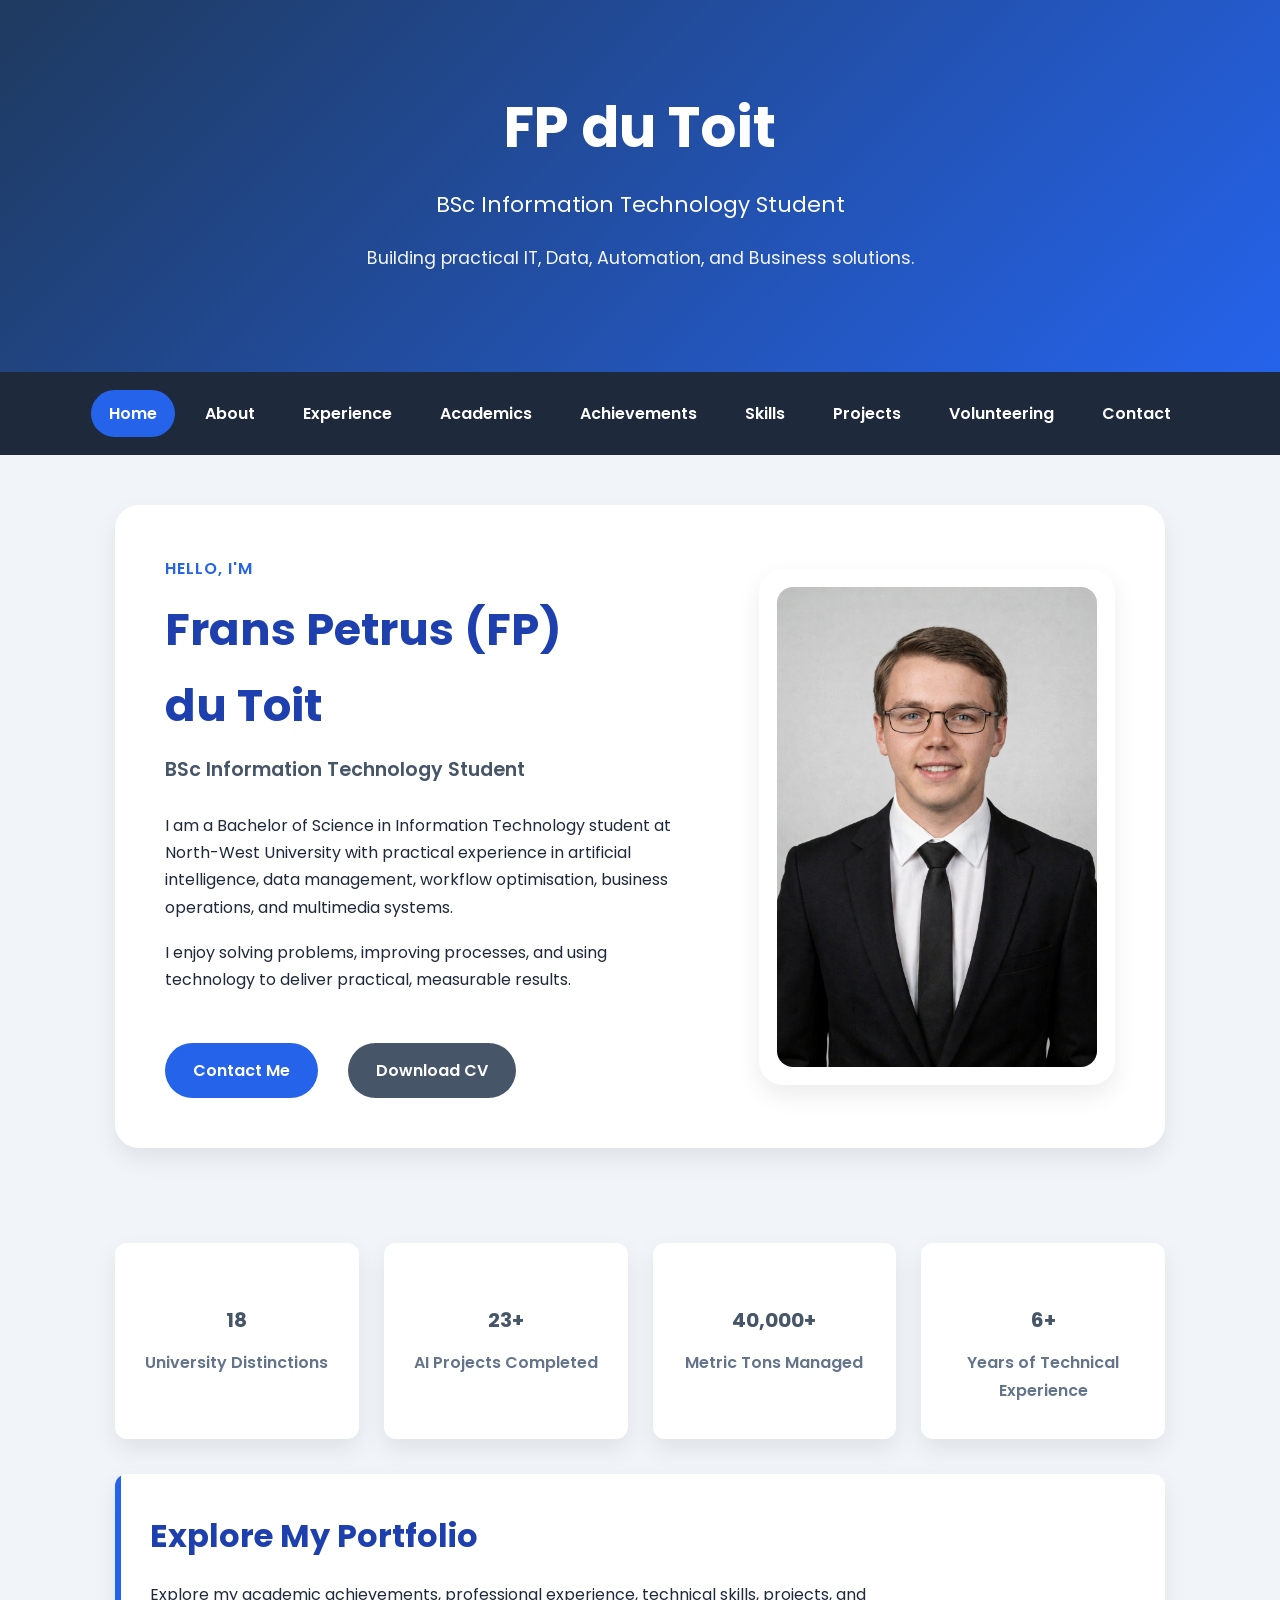
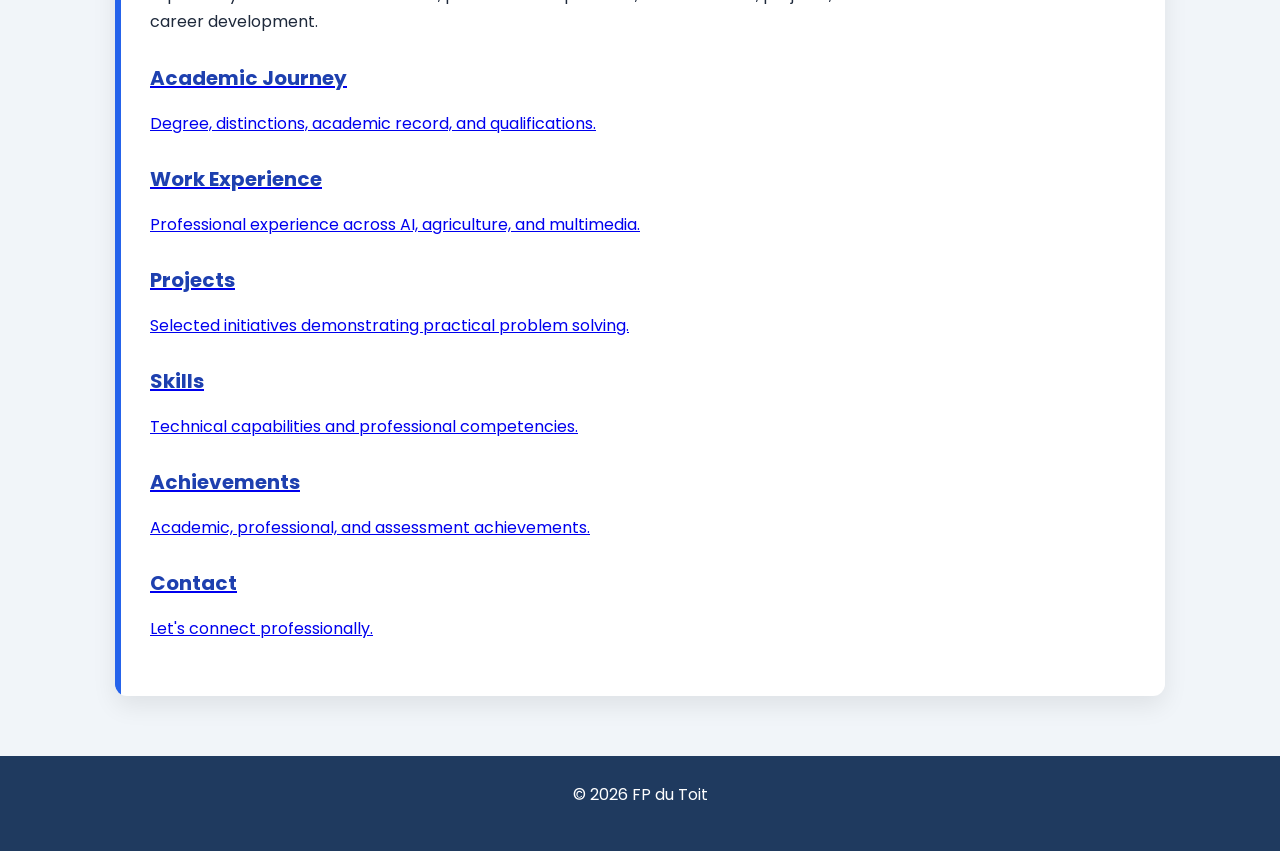
==== commit c1fd5b14: "Added a Favicon" ====
--- a/index.html
+++ b/index.html
@@ -122,7 +122,7 @@
 
                     </a>
 
-                    <a href="documents/Frans_Petrus_du_Toit_CV.pdf"
+                    <a href="documents/cv/cv.pdf"
                     class="button secondary"
                     download>
 
@@ -199,9 +199,8 @@
 
 <p>
 
-This website provides an overview of my education, professional
-experience, technical skills, projects, achievements, volunteer work,
-and career goals.
+Explore my academic achievements, professional experience, technical skills,
+projects, and career development.
 
 </p>
 
@@ -283,28 +282,6 @@
 
 </article>
 
-</section>
-
-<!-- ====================================================== -->
-
-<section>
-
-<article class="card">
-
-<h2>Career Interests</h2>
-
-<p>
-
-I am interested in opportunities where I can combine technology,
-business, analytics, artificial intelligence, and process improvement to
-help organisations make better decisions and operate more efficiently.
-
-</p>
-
-</article>
-
-</section>
-
 </main>
 
 <footer>
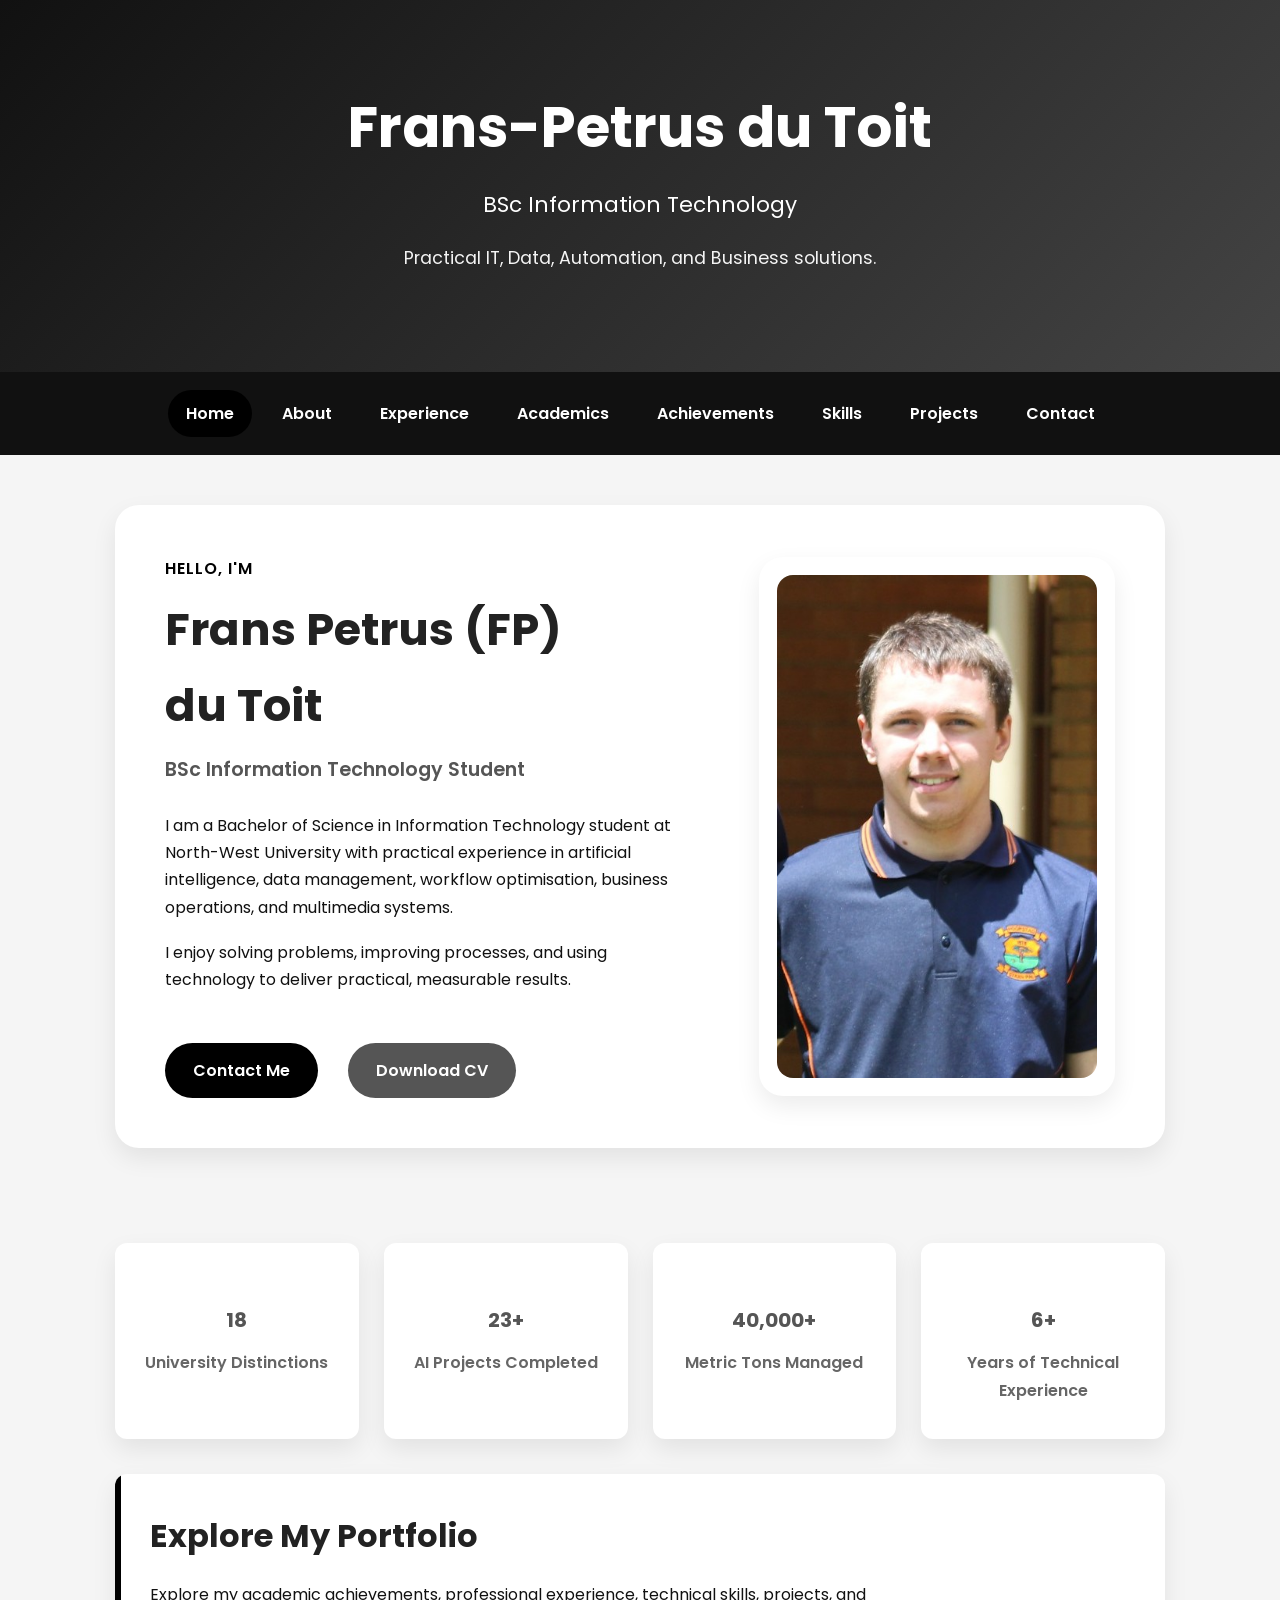
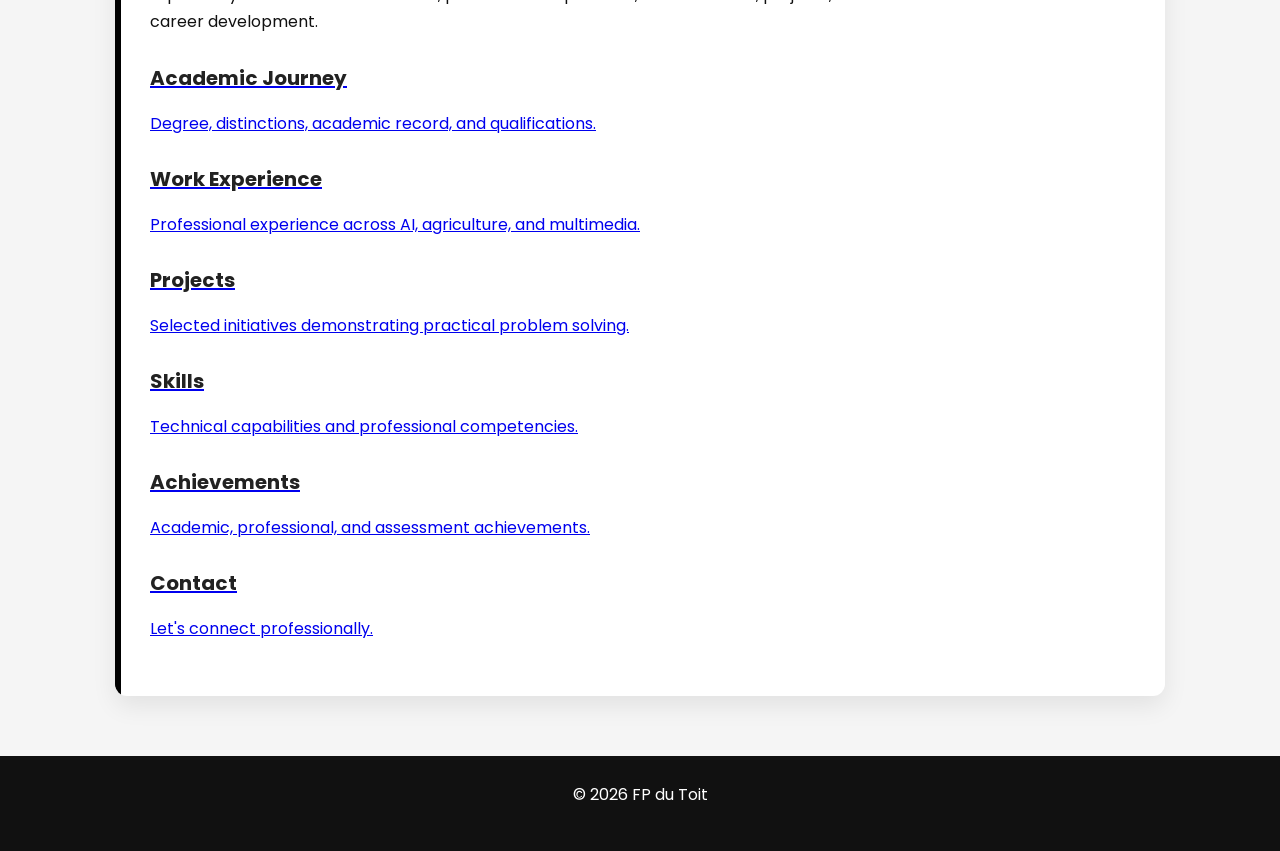
==== commit ff397c6b: "Update website colour scheme to black, white, and grey" ====
--- a/index.html
+++ b/index.html
@@ -33,38 +33,27 @@
 
 <header class="page-header">
 
-        <h1>FP du Toit</h1>
+        <h1>Frans-Petrus du Toit</h1>
 
         <p class="subtitle">
-            BSc Information Technology Student
+            BSc Information Technology
         </p>
 
         <p class="tagline">
-            Building practical IT, Data, Automation, and Business solutions.
+            Practical IT, Data, Automation, and Business solutions.
         </p>
 
 </header>
 
 <nav>
-
     <a href="index.html" class="active">Home</a>
-
     <a href="about.html">About</a>
-
     <a href="work-experience.html">Experience</a>
-
     <a href="academic-record.html">Academics</a>
-
     <a href="achievements.html">Achievements</a>
-
     <a href="skills.html">Skills</a>
-
     <a href="projects.html">Projects</a>
-
-    <a href="volunteering.html">Volunteering</a>
-
     <a href="contact.html">Contact</a>
-
 </nav>
 
 <main>
--- a/style.css
+++ b/style.css
@@ -1,5 +1,5 @@
 /* =========================================================
-   FP du Toit Professional Portfolio – Main Stylesheet
+   FP du Toit Professional Portfolio - Main Stylesheet
 ========================================================= */
 
 /* =========================================================
@@ -7,17 +7,17 @@
 ========================================================= */
 
 :root {
-    --primary: #2563eb;
-    --primary-dark: #1e40af;
-    --secondary: #475569;
-
-    --background: #f1f5f9;
+    --primary: #000000;
+    --primary-dark: #222222;
+    --secondary: #555555;
+
+    --background: #f5f5f5;
     --surface: #ffffff;
 
-    --text: #1e293b;
-    --text-light: #64748b;
-
-    --border: #e2e8f0;
+    --text: #111111;
+    --text-light: #666666;
+
+    --border: #e0e0e0;
 
     --shadow: 0 10px 25px rgba(0, 0, 0, .08);
 
@@ -89,7 +89,7 @@
 ========================================================= */
 
 .page-header {
-    background: linear-gradient(135deg, #1f3a5f, #2563eb);
+    background: linear-gradient(135deg, #111111, #444444);
     color: white;
     text-align: center;
     padding: 80px 20px;
@@ -112,7 +112,7 @@
 ========================================================= */
 
 nav {
-    background: #1e293b;
+    background: #111111;
     display: flex;
     justify-content: center;
     flex-wrap: wrap;
@@ -213,37 +213,23 @@
 }
 
 .job-meta {
-
     display: grid;
-
     grid-template-columns: repeat(auto-fit, minmax(220px, 1fr));
-
     gap: 12px;
-
     margin-top: 20px;
-
 }
 
 .job-meta div {
-
-    background: #f8fafc;
-
+    background: #fafafa;
     padding: 14px 18px;
-
     border-radius: 10px;
-
     border: 1px solid var(--border);
-
 }
 
 .job-meta strong {
-
     display: block;
-
-    color: var(--primary-dark);
-
+    color: var(--primary-dark);
     margin-bottom: 4px;
-
 }
 
 /* =========================================================
@@ -268,7 +254,7 @@
 
 .button:hover {
     transform: translateY(-3px);
-    box-shadow: 0 10px 18px rgba(37,99,235,.25);
+    box-shadow: 0 10px 18px rgba(0,0,0,.20);
 }
 
 .button.secondary {
@@ -276,7 +262,7 @@
 }
 
 .button.secondary:hover {
-    background: #334155;
+    background: #333333;
 }
 
 /* =========================================================
@@ -292,7 +278,7 @@
 }
 
 /* =========================================================
-   Skill Tags (merged + cleaned)
+   Skill Tags
 ========================================================= */
 
 .skill-tags {
@@ -305,8 +291,8 @@
 .skill-tags span {
     display: inline-block;
     padding: 10px 18px;
-    background: #e0f2fe;
-    color: #0f172a;
+    background: #eeeeee;
+    color: #111111;
     border-radius: 999px;
     font-size: .95rem;
     font-weight: 600;
@@ -317,11 +303,11 @@
     background: var(--primary);
     color: white;
     transform: translateY(-2px);
-    box-shadow: 0 8px 20px rgba(37,99,235,.25);
-}
-
-/* =========================================================
-   Statistics Cards (duplicate removed)
+    box-shadow: 0 8px 20px rgba(0,0,0,.20);
+}
+
+/* =========================================================
+   Statistics Cards
 ========================================================= */
 
 .stats-grid {
@@ -388,7 +374,7 @@
 }
 
 .results-table tr:hover {
-    background: #f8fafc;
+    background: #fafafa;
 }
 
 /* =========================================================
@@ -413,7 +399,7 @@
 ========================================================= */
 
 footer {
-    background: #1f3a5f;
+    background: #111111;
     color: white;
     text-align: center;
     padding: 25px;
@@ -451,7 +437,7 @@
 }
 
 .highlight-card {
-    background: #f8fafc;
+    background: #fafafa;
     border: 1px solid var(--border);
     border-radius: var(--radius);
     padding: 28px;
@@ -500,7 +486,7 @@
     top: 10px;
     bottom: 10px;
     width: 4px;
-    background: linear-gradient(to bottom, var(--primary), #60a5fa);
+    background: linear-gradient(to bottom, var(--primary), #cccccc);
     border-radius: 999px;
 }
 
@@ -591,12 +577,12 @@
 }
 
 .module-row:hover {
-    background: #f8fafc;
-    border-color: #dbeafe;
+    background: #fafafa;
+    border-color: #e0e0e0;
 }
 
 .module-row.distinction {
-    background: #f0fdf4;
+    background: #f0f0f0;
 }
 
 .module-name strong {
@@ -624,13 +610,13 @@
 }
 
 .badge.distinction {
-    background: #dcfce7;
-    color: #166534;
+    background: #e0e0e0;
+    color: #111111;
 }
 
 .badge.pass {
-    background: #dbeafe;
-    color: #1e40af;
+    background: #eeeeee;
+    color: #333333;
 }
 
 /* =========================================================
@@ -645,7 +631,7 @@
 }
 
 .qualification-summary div {
-    background: #f8fafc;
+    background: #fafafa;
     border: 1px solid var(--border);
     border-radius: var(--radius);
     padding: 20px;
@@ -669,7 +655,7 @@
 }
 
 .document-card {
-    background: #f8fafc;
+    background: #fafafa;
     border: 1px solid var(--border);
     border-radius: var(--radius);
     padding: 30px;
@@ -706,7 +692,7 @@
 }
 
 .assessment-card {
-    background: #f8fafc;
+    background: #fafafa;
     border-radius: var(--radius);
     padding: 25px;
     text-align: center;
@@ -784,7 +770,7 @@
 }
 
 .contact-item {
-    background: #f8fafc;
+    background: #fafafa;
     padding: 25px;
     border-radius: var(--radius);
     border: 1px solid #e2e8f0;
@@ -818,7 +804,7 @@
 .impact-box {
     margin-top: 30px;
     padding: 25px;
-    background: #eff6ff;
+    background: #f9f9f9;
     border-left: 5px solid var(--primary);
     border-radius: var(--radius);
 }
@@ -899,4 +885,4 @@
     width: 320px;
     display: block;
     border-radius: 16px;
-}
+}
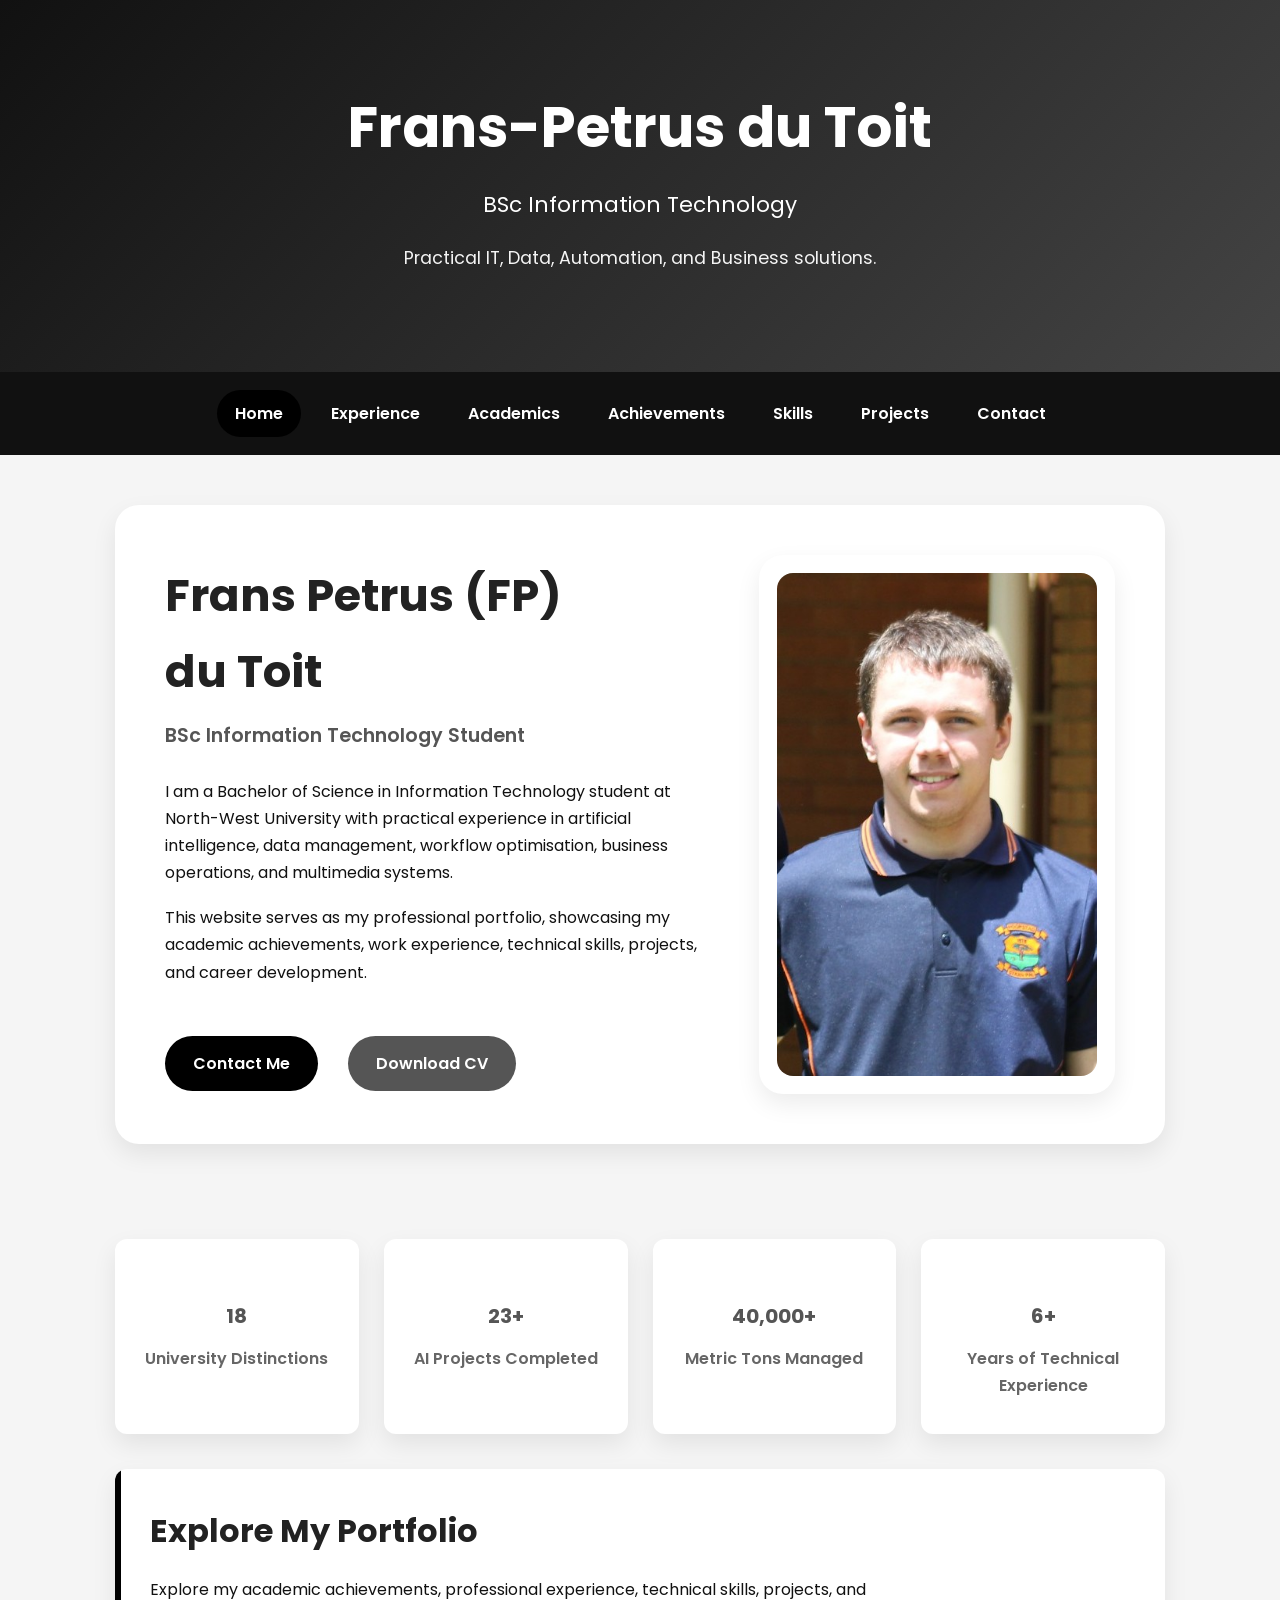
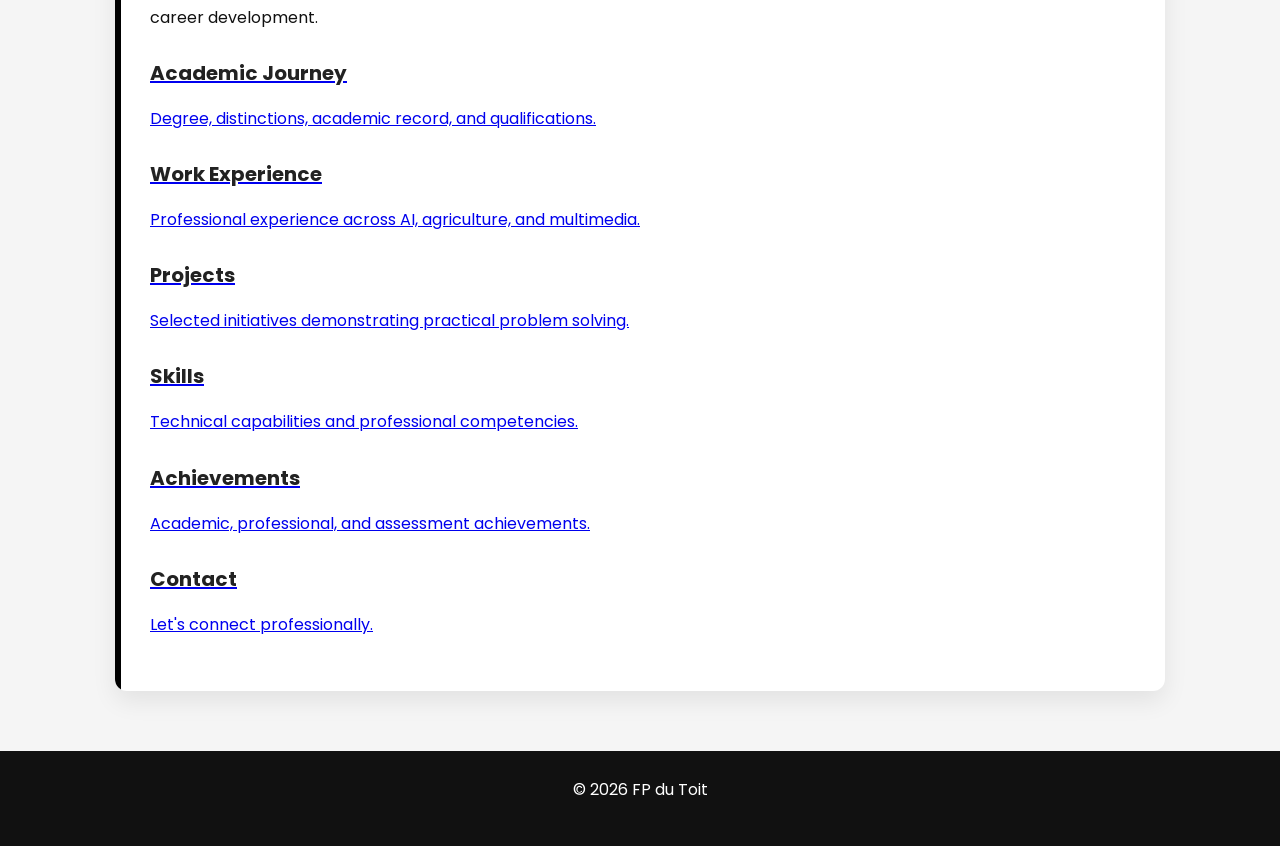
==== commit 4649d944: "Archived About section and updated Home page" ====
--- a/index.html
+++ b/index.html
@@ -47,7 +47,6 @@
 
 <nav>
     <a href="index.html" class="active">Home</a>
-    <a href="about.html">About</a>
     <a href="work-experience.html">Experience</a>
     <a href="academic-record.html">Academics</a>
     <a href="achievements.html">Achievements</a>
@@ -68,12 +67,6 @@
 
             <div class="hero-text">
 
-                <p class="hero-greeting">
-
-                    Hello, I'm
-
-                </p>
-
                 <h2>
 
                     Frans Petrus (FP)<br> 
@@ -98,8 +91,8 @@
 
                 <p>
 
-                    I enjoy solving problems, improving processes, and using
-                    technology to deliver practical, measurable results.
+                    This website serves as my professional portfolio, showcasing my academic
+                    achievements, work experience, technical skills, projects, and career development.
 
                 </p>
 
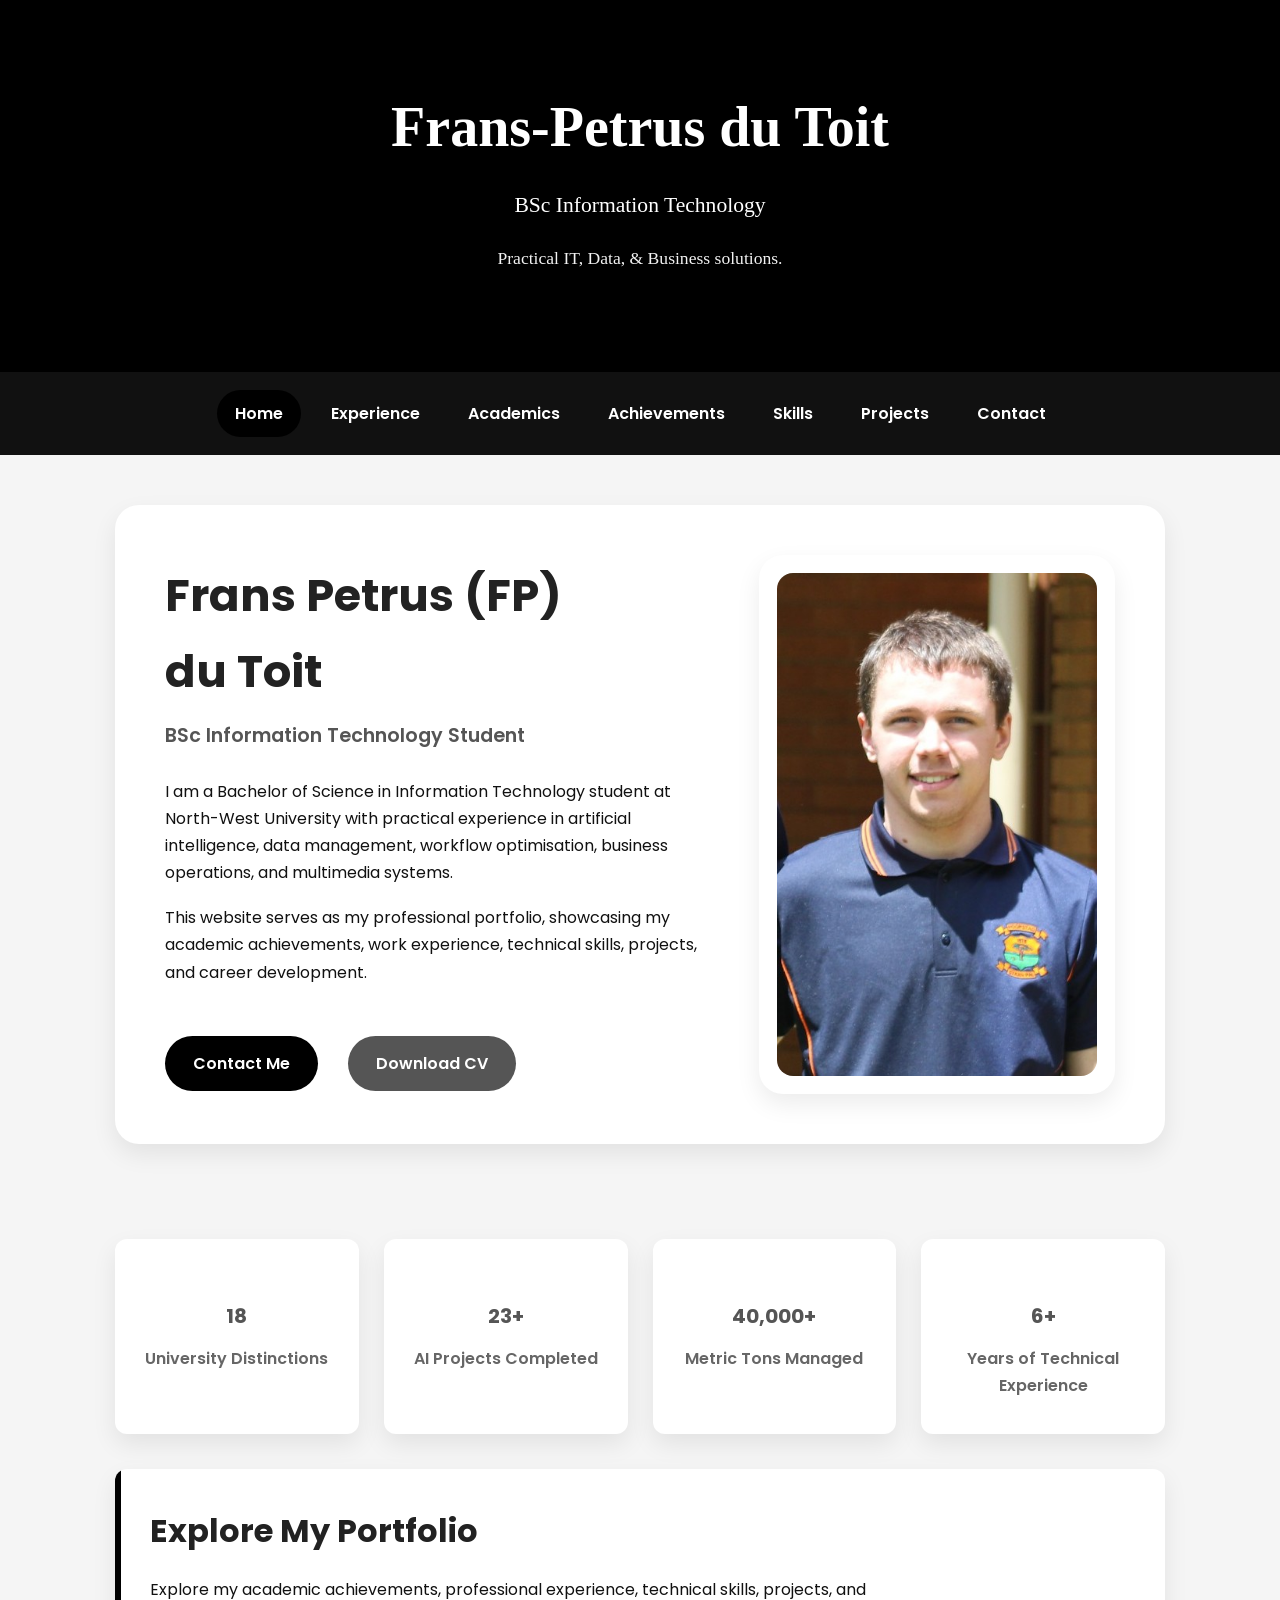
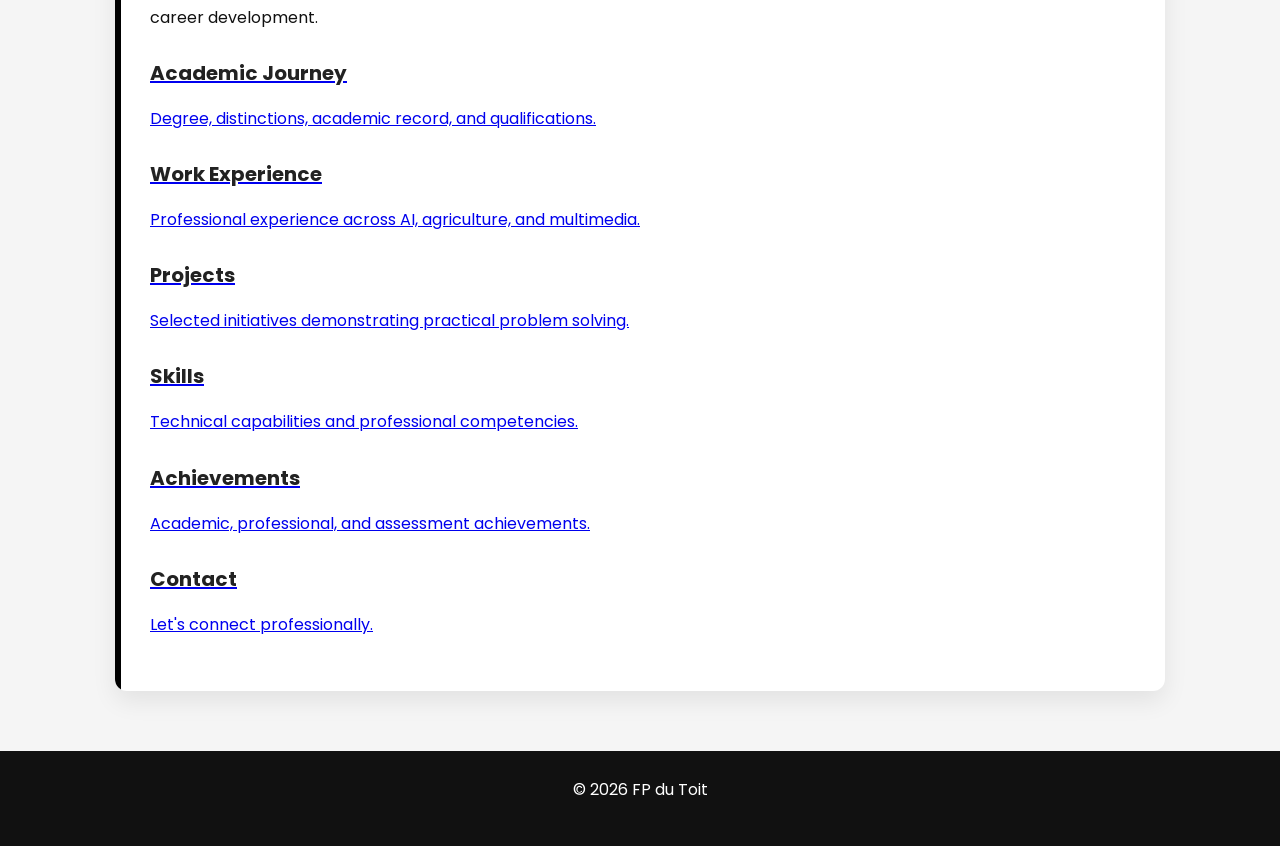
==== commit 923715e9: "Changed some styling and wording in the header" ====
--- a/index.html
+++ b/index.html
@@ -40,7 +40,7 @@
         </p>
 
         <p class="tagline">
-            Practical IT, Data, Automation, and Business solutions.
+            Practical IT, Data, & Business solutions.
         </p>
 
 </header>
--- a/style.css
+++ b/style.css
@@ -89,10 +89,11 @@
 ========================================================= */
 
 .page-header {
-    background: linear-gradient(135deg, #111111, #444444);
+    background: #000000;
     color: white;
     text-align: center;
     padding: 80px 20px;
+    font-family: 'Alice', Georgia, serif;
 }
 
 .subtitle {
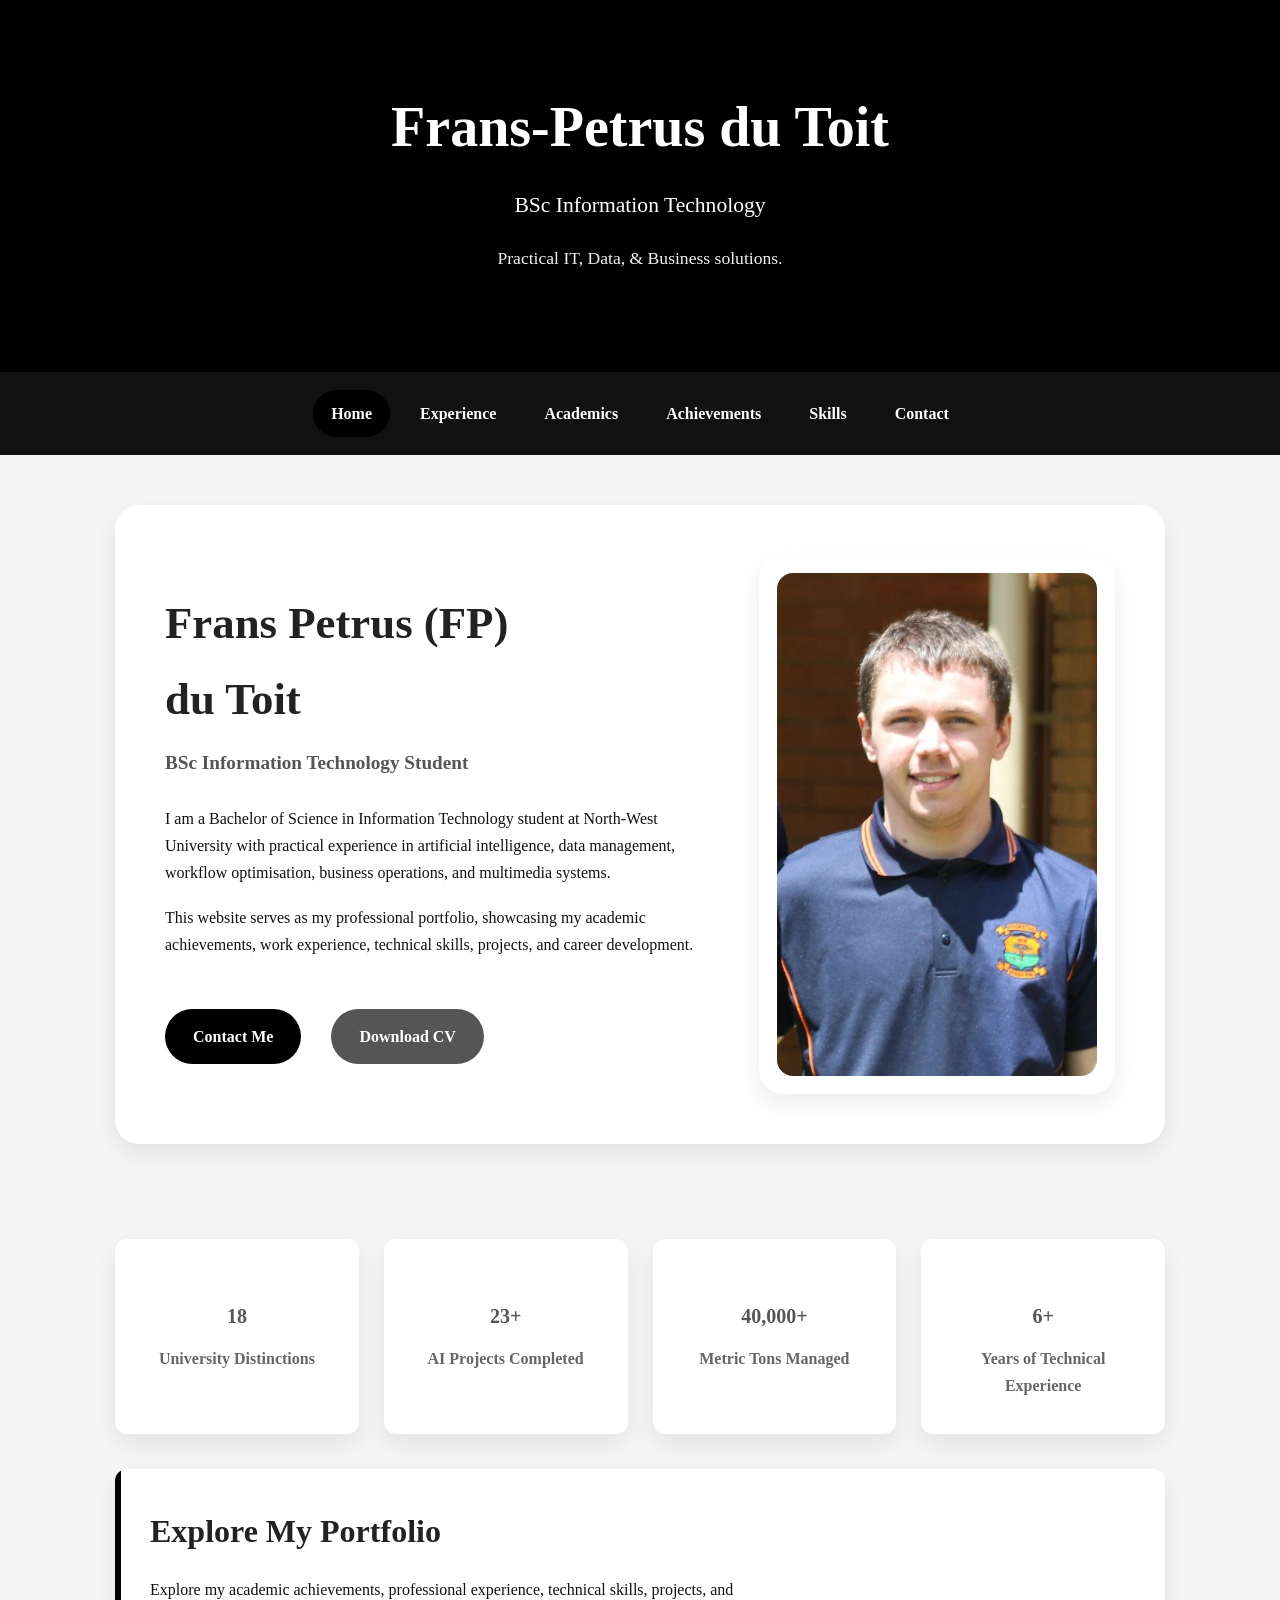
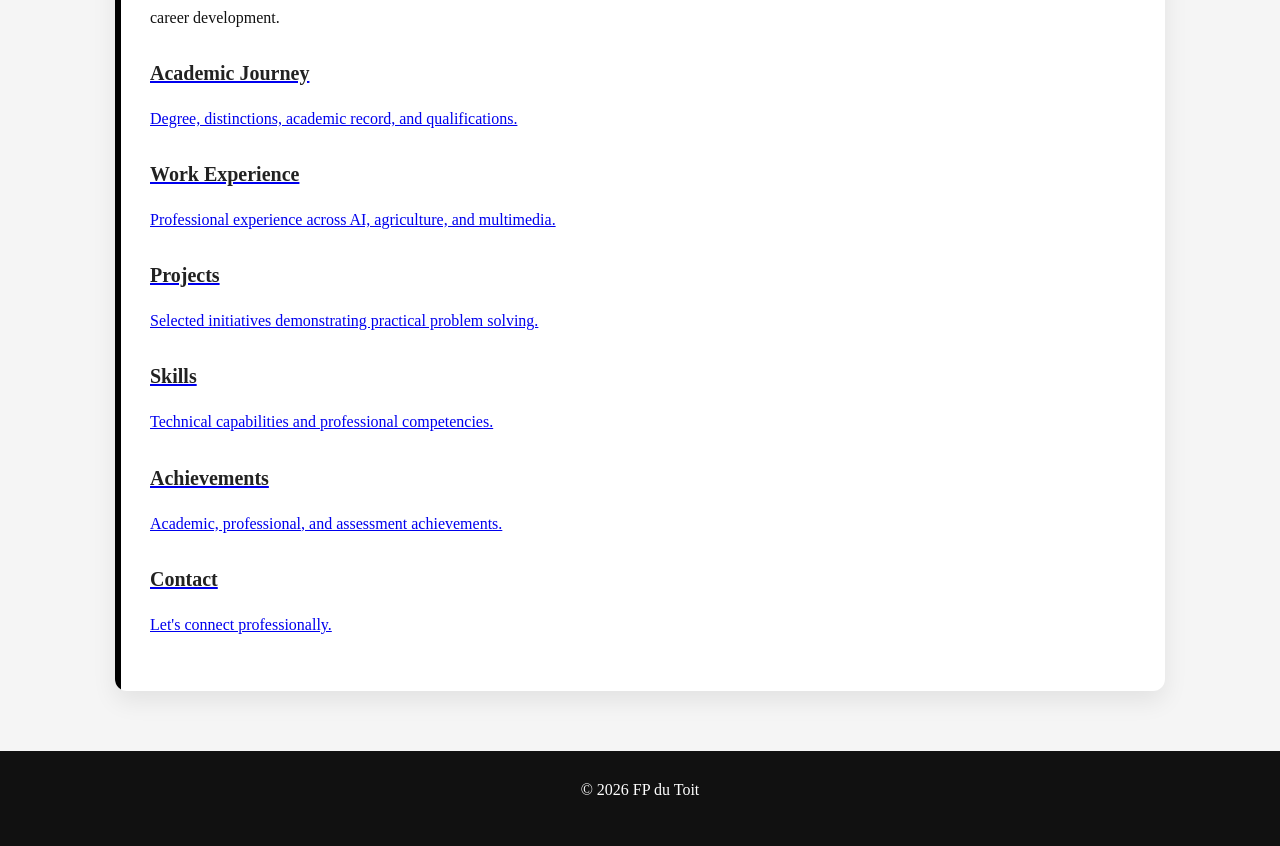
==== commit f81e4651: "Moved contents of Projects tab to Achievements tab." ====
--- a/index.html
+++ b/index.html
@@ -51,7 +51,6 @@
     <a href="academic-record.html">Academics</a>
     <a href="achievements.html">Achievements</a>
     <a href="skills.html">Skills</a>
-    <a href="projects.html">Projects</a>
     <a href="contact.html">Contact</a>
 </nav>
 
--- a/style.css
+++ b/style.css
@@ -43,7 +43,7 @@
 ========================================================= */
 
 body {
-    font-family: "Poppins", Arial, sans-serif;
+    font-family: 'Alice', Georgia, serif;
     line-height: 1.7;
     color: var(--text);
     background: var(--background);
@@ -93,7 +93,6 @@
     color: white;
     text-align: center;
     padding: 80px 20px;
-    font-family: 'Alice', Georgia, serif;
 }
 
 .subtitle {
